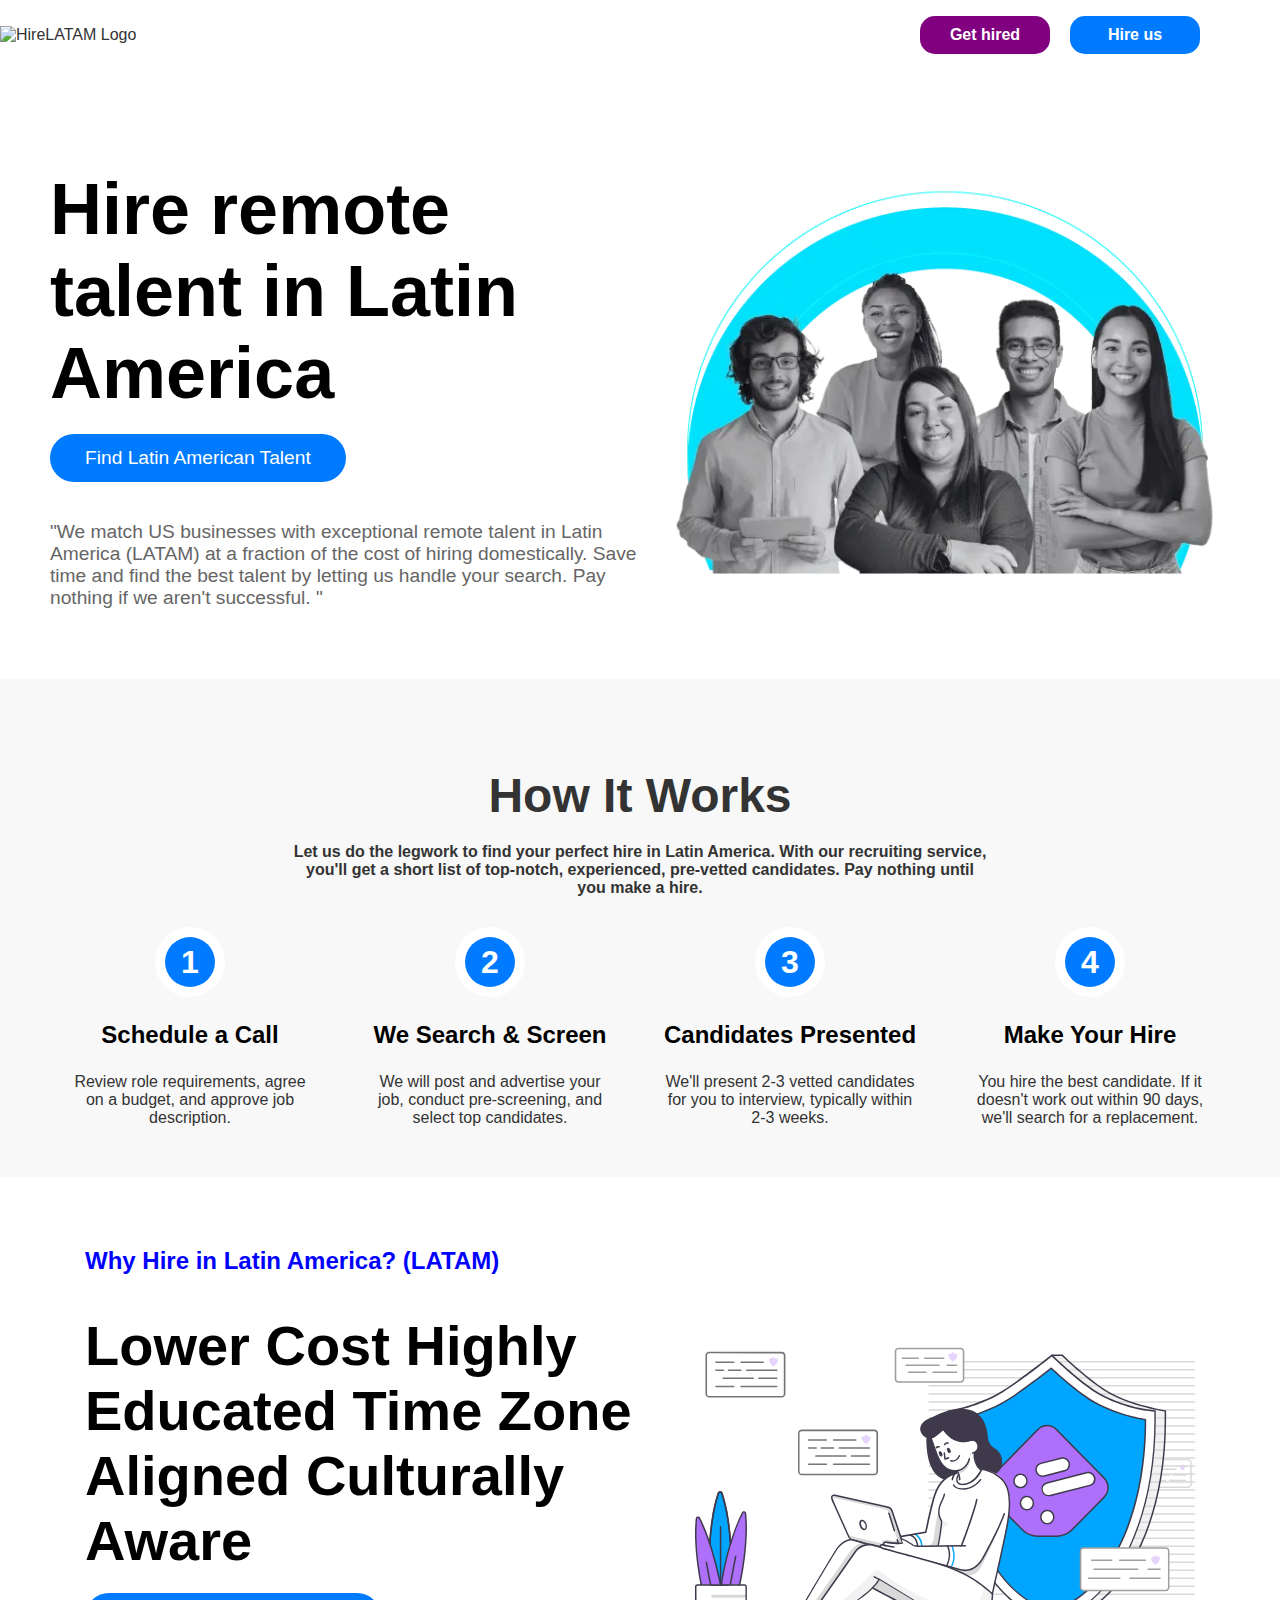
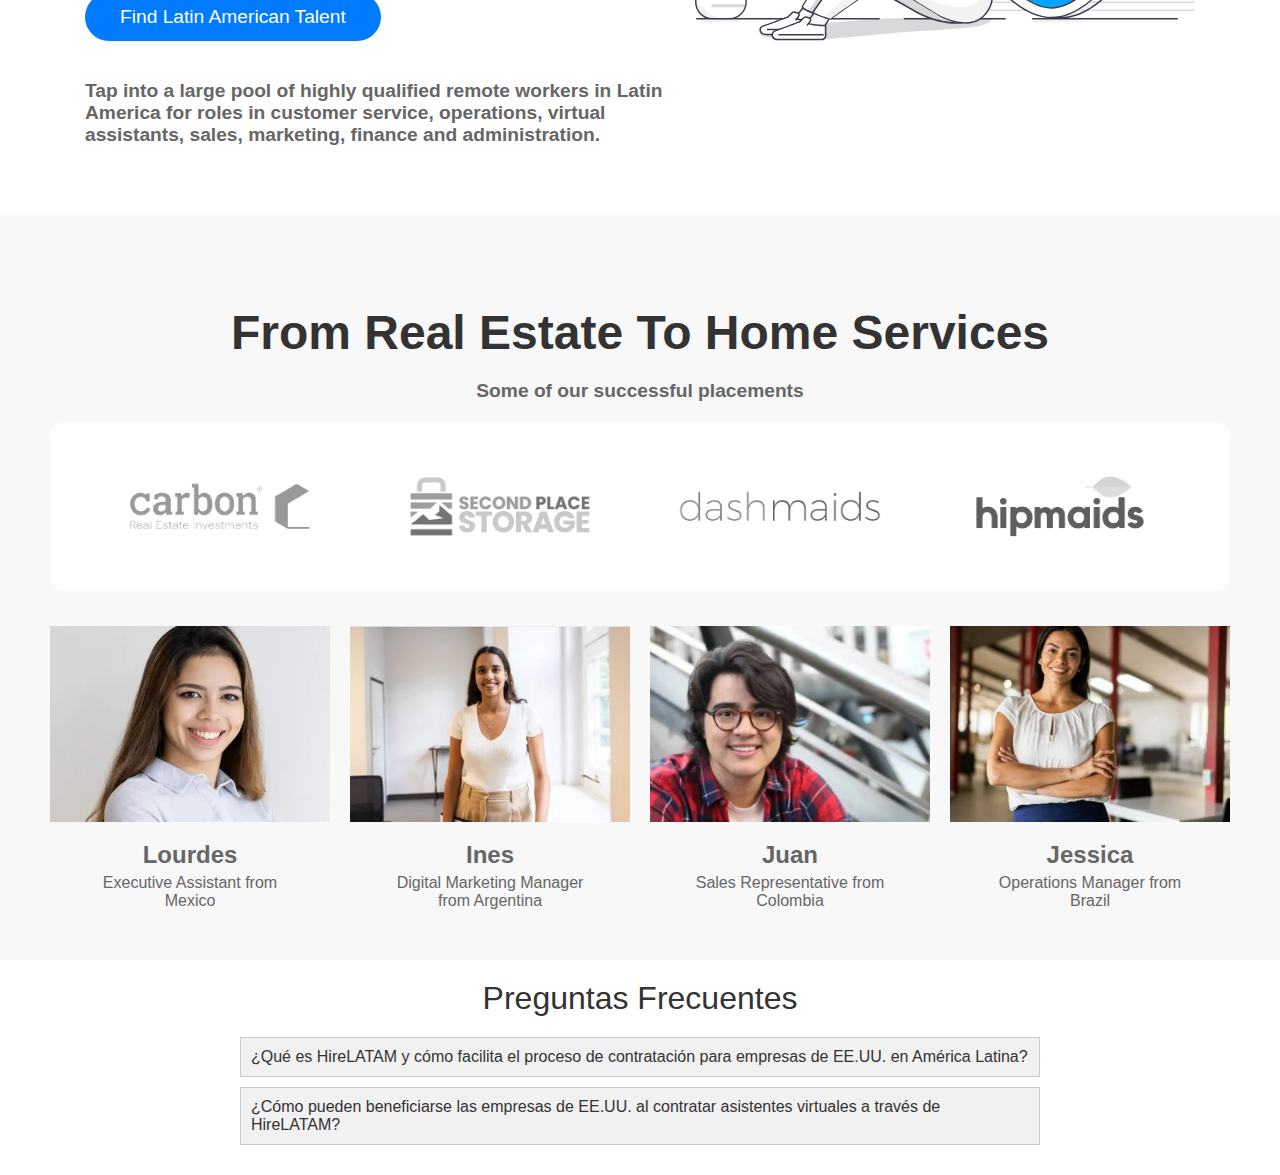
==== Paginas/index.html @ 13c9ad2a "Avance martes 2/7/24" ====
<!DOCTYPE html>
<html lang="en">
<head>
    <meta charset="UTF-8">
    <meta name="viewport" content="width=device-width, initial-scale=1.0">
    <title>Hire LATAM</title>
    <link rel="stylesheet" href="/Estilos/styles.css">
</head>
<body>
    <header>
        <nav>
            <a href="#"><img src="logo.png" alt="HireLATAM Logo"></a>
            <ul>
                <li><a href="#" class="header-buttons hired">Get hired</a></li>
                <li><a href="#" class="header-buttons hire">Hire us</a></li>
            </ul>
        </nav>
    </header>

    <section class="hero">
        <div class="hero-content">
            <h1>Hire remote
                talent in Latin
                America</h1>
            <button>Find Latin American Talent</button>
            <p>"We match US businesses with exceptional remote talent in Latin America (LATAM) at a fraction of the 
                cost of hiring domestically. Save time and find the best talent by letting us handle your search. Pay
                nothing if we aren't successful. "</p>
        </div>
        <div class="hero-image">
            <img src="/Paginas/img/team.png" alt="Team">
        </div>
    </section>

    <section class="how-it-works">
        <h2>How It Works</h2>
        <p class="hw-text">Let us do the legwork to find your perfect hire in Latin America. With our recruiting service, you'll get a short list of top-notch, experienced, pre-vetted candidates. Pay nothing until you make a hire.</p>
        <div class="steps">
            <div class="step">
                <div class="border">
                    <h3>1</h3>
                </div>
                <p class="title">Schedule a Call</p>
                <p class="text">Review role requirements, agree on a budget, and approve job description.</p>
            </div>
            <div class="step">
                <div class="border">
                    <h3>2</h3>
                </div>
                <p class="title">We Search & Screen</p>
                <p class="text">We will post and advertise your job, conduct pre-screening, and select top candidates.</p>
            </div>
            <div class="step">
                <div class="border">
                    <h3>3</h3>
                </div>
                <p class="title">Candidates Presented</p>
                <p class="text">We'll present 2-3 vetted candidates for you to interview, typically within 2-3 weeks.</p>
            </div>
            <div class="step">
                <div class="border">
                    <h3>4</h3>
                </div>
                <p class="title">Make Your Hire</p>
                <p class="text">You hire the best candidate. If it doesn't work out within 90 days, we'll search for a replacement.</p>
            </div>
        </div>
    </section>

    
    <section class="hero2">  
            <div class="hero2-content">
                <h2>Why Hire in Latin America? (LATAM)</h2>
                <h1>Lower Cost Highly 
                    Educated Time Zone 
                    Aligned Culturally 
                    Aware</h1>
                <button>Find Latin American Talent</button>
                <p class="letrN">Tap into a large pool of highly qualified remote workers in Latin America for roles in 
                    customer service, operations, virtual assistants, sales, marketing, finance and 
                    administration.</p>
            </div>
            <div class="hero2-image">
                <img src="/Paginas/img/whereis.svg  " alt="Team">
            </div>
        </section>
    </section>




    <section class="successful-placements">
        <h2>From Real Estate To Home Services</h2>
        <p class="letrN">Some of our successful placements</p>

        <div class="companies">
            <img class="companiesIMG" src="/Paginas/img/Carbon.png" alt="Carbon">
            <img class="companiesIMG" src="/Paginas/img/Second-Place-Storage.webp" alt="Second Place Storage">
            <img class="companiesIMG" src="/Paginas/img/Dashmaids.png" alt="Dashmaids">
            <img class="companiesIMG" src="/Paginas/img/Hipmaids.jpg" alt="Hipmaids">
        </div>

        <div class="employees">
            <div class="employee">
                <img src="/Paginas/img/Lourdes.jpg" alt="Lourdes">
                <p class="letrN">Lourdes</p>
                <p class="textEmployees">Executive Assistant from Mexico</p>
            </div>
            <div class="employee">
                <img src="/Paginas/img/Ines.jpg" alt="Ines">
                <p class="letrN">Ines</p>
                <p class="textEmployees">Digital Marketing Manager from Argentina</p>
            </div>
            <div class="employee">
                <img src="/Paginas/img/Juan-JPG-2-1.jpg" alt="Juan">
                <p class="letrN">Juan</p>
                <p class="textEmployees">Sales Representative from Colombia</p>
            </div>
            <div class="employee">
                <img src="/Paginas/img/Jessica.jpg" alt="Jessica">
                <p class="letrN">Jessica</p>
                <p class="textEmployees">Operations Manager from Brazil</p>
            </div>
        </div>
    </section>

    <div class="faq-section">
        <div class="faq-title">Preguntas Frecuentes</div>
        <div class="faq-item">
            <div class="faq-question">¿Qué es HireLATAM y cómo facilita el proceso de contratación para empresas de EE.UU. en América Latina?</div>
            <div class="faq-answer">HireLATAM es una plataforma especializada que conecta a empresas de EE.UU. con talento remoto de primer nivel en América Latina (LATAM). Aprovechando nuestra extensa red, agilizamos el proceso de contratación, asegurando el acceso a una diversa gama de profesionales capacitados en roles como Asistentes Virtuales, Marketing, Finanzas, y más.</div>
        </div>
        <div class="faq-item">
            <div class="faq-question">¿Cómo pueden beneficiarse las empresas de EE.UU. al contratar asistentes virtuales a través de HireLATAM?</div>
            <div class="faq-answer">Las empresas de EE.UU. pueden beneficiarse de asistentes virtuales al reducir costos operativos, aumentar la eficiencia, y acceder a una reserva global de talentos especializados que pueden trabajar en diferentes zonas horarias.</div>
        </div>
        <!-- Agrega más preguntas y respuestas aquí -->
    </div>

    <script src="../js/index.js"></script>
</body>
</html>
---- Estilos/styles.css ----
/* General styles */
body {
    font-family: Arial, sans-serif;
    margin: 0;
    padding: 0;
    box-sizing: border-box;
    color: #333;
}

a {
    text-decoration: none;
    color: #333;
}
/*******************HEADER***************************/
header {
    background-color: #fff;
    padding: 0px;
    box-shadow: 0 4px 6px rgba(0, 0, 0, 0.1);
}

nav {
    display: flex;
    justify-content: space-between;
    align-items: center;
}

nav ul {
    list-style-type: none;
    display: flex;
    gap: 20px;
}

nav ul li a {
    font-weight: bold;
}
.header-buttons{
    text-align: center;
    display: flex;
    padding: 10px 20px;
    width: 90px;
    text-wrap: wrap;
    border-radius: 15px;
    align-items: center;
    justify-content: center;
    color: white;
}
.hired
{
    background-color: purple;
}
.hire
{
    background-color: #007bff;
    margin-right: 80px;
}
/*****************END HEADER*********************/

/*****************HERO SECTION*******************/
.hero {
    display: flex;
    align-items: center;
    justify-content: center;
    text-align: left;
    padding: 50px;
    background-color: white;
}

.hero-content {
    max-width: 50%;
    padding-right: 20px;
}

.hero h1 {
    font-size: 4.5em;
    margin-bottom: 20px;
    color: black;
}

.hero button {
    padding: 13px 35px;
    font-size: 1.2em;
    align-content: center;
    margin-bottom: 20px;
    background-color: #007bff;
    color: #fff;
    border: none;
    cursor: pointer;
    border-radius: 25px;
}

.hero button:hover {
    background-color: #0056b3;
}
.hero p {
    font-size: 1.2em;
    color: #666;

}

.hero-image img {
    max-width: 100%;
    height: auto;
}
/******************END HERO SECTION***********************/

/******************SECTION HOW IT WORKS*******************/
.how-it-works {
    text-align: center;
    padding: 50px;
    background-color:   #f8f8f8;
}
.how-it-works h2 {
    font-size: 3em;
    font-weight: 900;
    margin-bottom: 20px;
}
.how-it-works .hw-text
{
    display: flex;
    align-items: center;
    margin: auto;
    justify-content: center;
    width: 700px;
    font-weight: 600;
    margin-bottom: 30px;
}
.steps {
    display: flex;
    justify-content: space-around;
    gap: 20px;
    flex-wrap: wrap;
}

.step {
    flex: 1;
    min-width: 200px;
    margin: auto;
}

.step h3 {
    font-size: 2em;
    background-color: #007bff;
    margin: 10px 0;
    width: 50px;
    height: 50px;
    display: flex;
    color: white;
    align-items: center;
    justify-content: center;
    margin: auto;
    border-radius: 50%;
}
.step .border
{
    background-color: white;
    width: 70px;
    height: 70px;
    margin: auto;
    display: flex;
    border-radius: 50%;
}
.step .title{
    font-size: 1.5em;
    color: black;
    font-weight: 600;
}
.step .text
{
    width: 250px;
    margin: auto;
}
/*****************END HOW IT WORKS********************/

/******************Hero 2 SECTION*********************/
.why-hire {
    text-align: center;
    padding: 50px;
    background-color: #f8f8f8;
}

.why-hire h2 {
    font-size: 2em;
    margin-bottom: 20px;
}

.why-hire p {
    font-size: 1.2em;
    color: #666;
    margin-bottom: 10px;
}
/********************END HERO 2*********************/

/***************SUCESFUL PLACEMENTS*****************/
.successful-placements {
    text-align: center;
    padding: 50px;
    background-color: #f8f8f8;
}

.successful-placements h2 {
    font-size: 3em;
    font-weight: 700;
    margin-bottom: 20px;
}

.successful-placements p {
    font-size: 1.2em;
    color: #666;
    margin-bottom: 20px;
}

.companies {
    display: flex;
    justify-content: space-around;
    gap: 20px;
    flex-wrap: wrap;
    margin-bottom: 20px;
    background-color: #FFF;
    padding: 40px;
    border-radius: 15px;
    margin-bottom: 35px;
}

.companies .companiesIMG {
    max-width: 220px;
    height: auto;
}

.employees {
    display: flex;
    justify-content: space-around;
    gap: 20px;
    flex-wrap: wrap;
}
.employees .letrN
{
    font-size: 1.5em;
    font-weight: 600;
}
.employees .textEmployees{
    font-size: 1em;
    width: 200px;
    margin: auto;
}

.employee {
    flex: 1;
    min-width: 200px;
    text-align: center;
}

.employee img {
    max-width: 100%;
    height: auto;
    margin-bottom: 10px;
}

.employee p {
    margin: 5px 0;
}
.letrN{
    font-weight: bold;
}
/*****************HERO2 SECTION*******************/
.hero2 {
    display: flex;
    align-items: center;
    justify-content: center;
    text-align: left;
    padding: 50px;
    background-color: white;
}

.hero2-content {
    max-width: 50%;
    padding-right: 20px;
}

.hero2 h1 {
    font-size: 3.5em;
    margin-bottom: 20px;
    color: black;
}
.hero2 h2 {
    font-size: 1.5em;
    margin-bottom: 20px;
    color: blue;
}

.hero2 button {
    padding: 13px 35px;
    font-size: 1.2em;
    align-content: center;
    margin-bottom: 20px;
    background-color: #007bff;
    color: #fff;
    border: none;
    cursor: pointer;
    border-radius: 25px;
}

.hero2 button:hover {
    background-color: #0056b3;
}
.hero2 p {
    font-size: 1.2em;
    color: #666;

}

.hero2-image img {
    width: 500px;
    height:520px;   
}
/******************END HERO2 SECTION***********************/

/*****************FAQ QUESTIONS****************************/
.faq-section {
    max-width: 800px;
    margin: auto;
    padding: 20px;
}

.faq-title {
    font-size: 2em;
    text-align: center;
    margin-bottom: 20px;
}

.faq-item {
    margin-bottom: 10px;
}

.faq-question {
    background-color: #f1f1f1;
    padding: 10px;
    cursor: pointer;
    border: 1px solid #ccc;
}

.faq-answer {
    display: none;
    padding: 10px;
    border: 1px solid #ccc;
    border-top: none;
}

/**********************END FAQ QUESTIONS***********************/
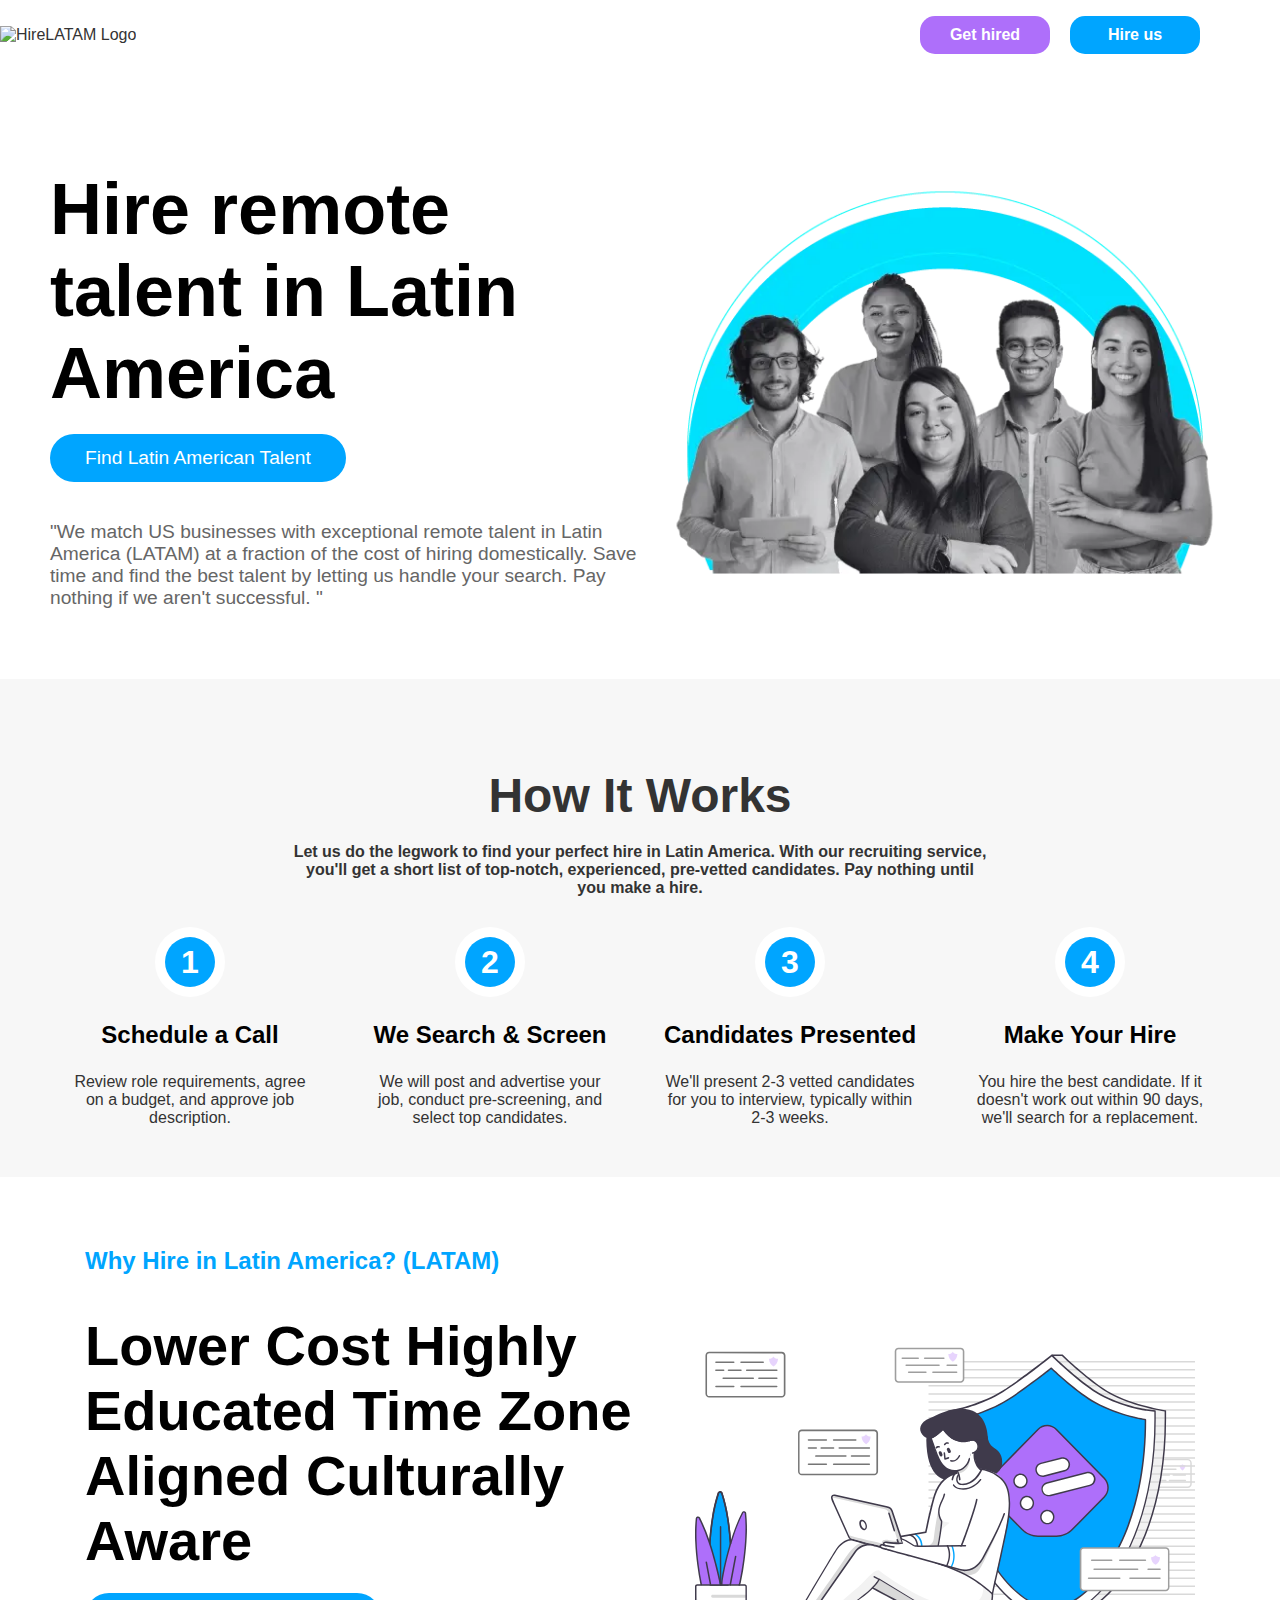
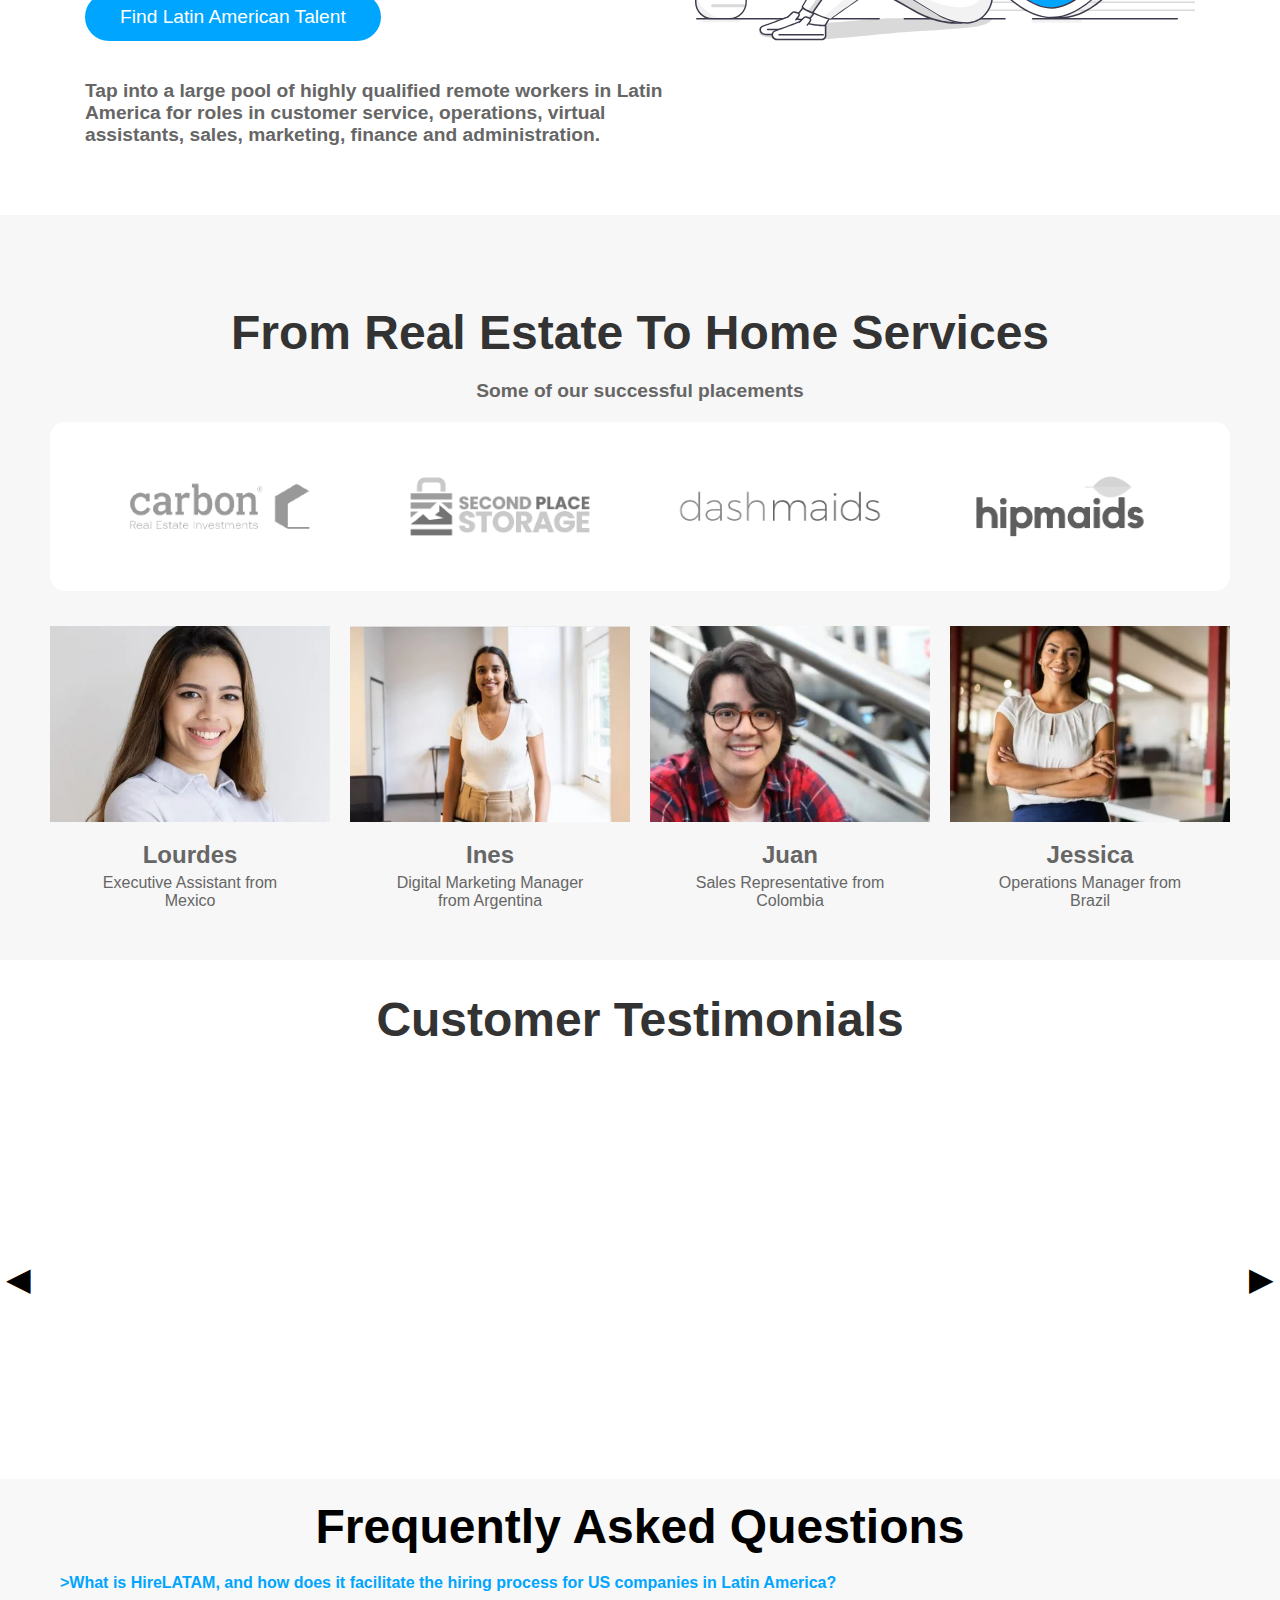
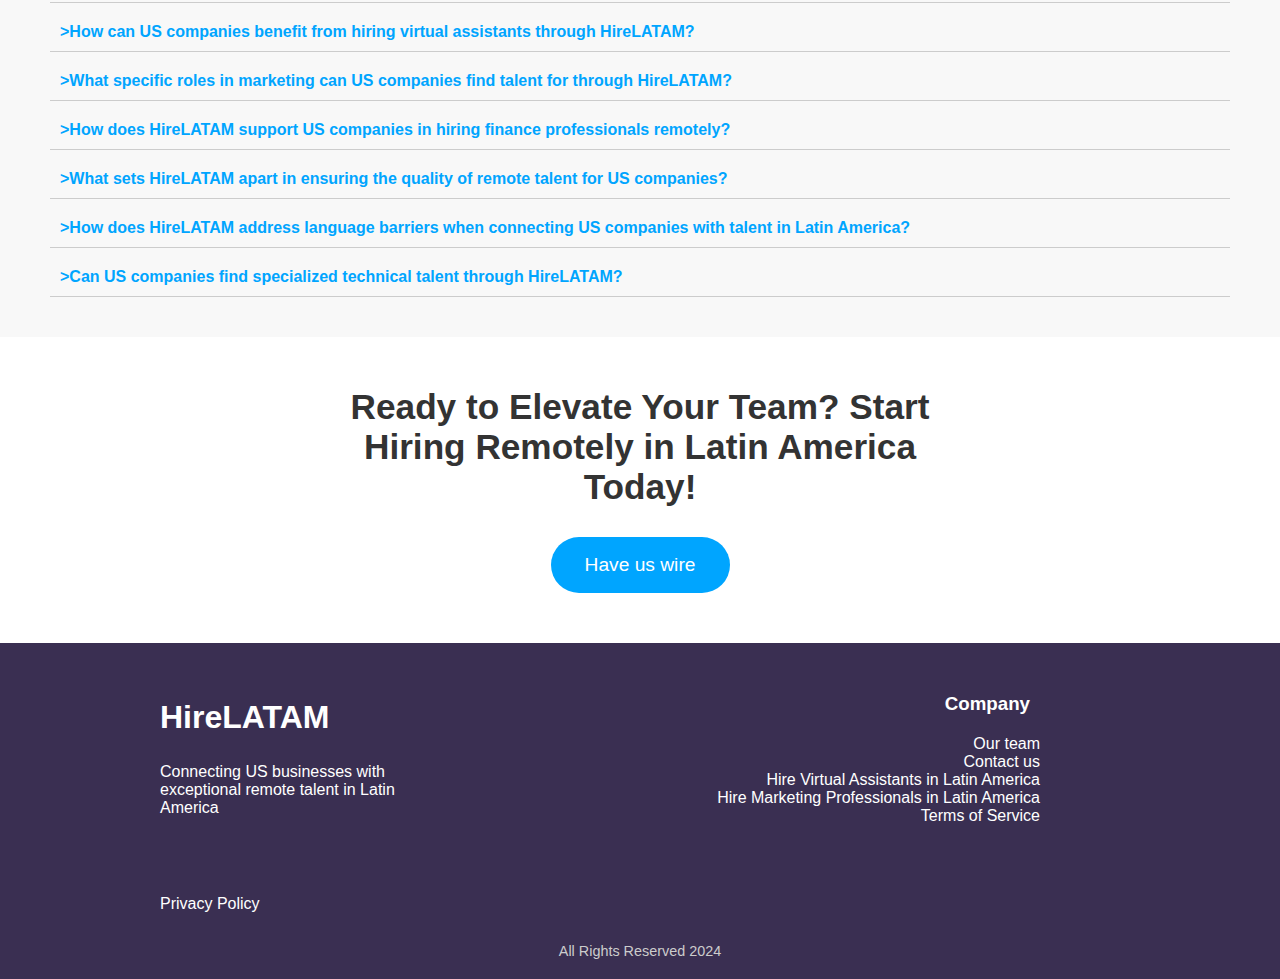
==== commit 27db1a5a: "Avance Miercoles 3/7/24" ====
--- a/Paginas/index.html
+++ b/Paginas/index.html
@@ -90,7 +90,7 @@
 
 
     <section class="successful-placements">
-        <h2>From Real Estate To Home Services</h2>
+        <h2 class="letrN">From Real Estate To Home Services</h2>
         <p class="letrN">Some of our successful placements</p>
 
         <div class="companies">
@@ -124,19 +124,179 @@
         </div>
     </section>
 
+    <section>
+        <h1 class="sliderr letrN">Customer Testimonials</h1>
+        <div class="slider">
+            <div class="arrows">
+                <button class="arrow" id="prev">◀</button>
+                <button class="arrow" id="next">▶</button>
+            </div>
+            <div class="slides">
+                <div class="slide">
+                    <blockquote class="twitter-tweet" data-dnt="true" data-theme="light" data-conversation="none">
+                        <p lang="en" dir="ltr">
+                            I am pleased to announce the hire of an international team member who will be eventually running post-approval operations at 
+                            <a href="https://twitter.com/PIONEERCAPADV?ref_src=twsrc%5Etfw">@PIONEERCAPADV</a> 
+                            <br><br>This is part of a longer-term plan to remove myself from day to day operations to be more strategically involved
+                            <br><br>There are two specific…
+                        </p>
+                        &mdash; Matthias Smith, CEO - Pioneer Capital Advisory LLC 
+                        <a href="https://twitter.com/SBA_Matthias/status/1792950408551223794?ref_src=twsrc%5Etfw">May 21, 2024</a>
+                    </blockquote>
+                </div>
+                <div class="slide">
+                    <blockquote class="twitter-tweet" data-dnt="true" data-theme="light" data-conversation="none">
+                        <p lang="en" dir="ltr">
+                            I am pleased to announce the hire of an international team member who will be eventually running post-approval operations at 
+                            <a href="https://twitter.com/PIONEERCAPADV?ref_src=twsrc%5Etfw">@PIONEERCAPADV</a> 
+                            <br><br>This is part of a longer-term plan to remove myself from day to day operations to be more strategically involved
+                            <br><br>There are two specific…
+                        </p>
+                        &mdash; Matthias Smith, CEO - Pioneer Capital Advisory LLC 
+                        <a href="https://twitter.com/SBA_Matthias/status/1792950408551223794?ref_src=twsrc%5Etfw">May 21, 2024</a>
+                    </blockquote>
+                </div>
+                <div class="slide">
+                    <blockquote class="twitter-tweet" data-dnt="true" data-theme="light" data-conversation="none">
+                        <p lang="en" dir="ltr">
+                            I am pleased to announce the hire of an international team member who will be eventually running post-approval operations at 
+                            <a href="https://twitter.com/PIONEERCAPADV?ref_src=twsrc%5Etfw">@PIONEERCAPADV</a> 
+                            <br><br>This is part of a longer-term plan to remove myself from day to day operations to be more strategically involved
+                            <br><br>There are two specific…
+                        </p>
+                        &mdash; Matthias Smith, CEO - Pioneer Capital Advisory LLC 
+                        <a href="https://twitter.com/SBA_Matthias/status/1792950408551223794?ref_src=twsrc%5Etfw">May 21, 2024</a>
+                    </blockquote>
+                </div>
+                <div class="slide">
+                    <blockquote class="twitter-tweet" data-dnt="true" data-theme="light" data-conversation="none">
+                        <p lang="en" dir="ltr">
+                            I am pleased to announce the hire of an international team member who will be eventually running post-approval operations at 
+                            <a href="https://twitter.com/PIONEERCAPADV?ref_src=twsrc%5Etfw">@PIONEERCAPADV</a> 
+                            <br><br>This is part of a longer-term plan to remove myself from day to day operations to be more strategically involved
+                            <br><br>There are two specific…
+                        </p>
+                        &mdash; Matthias Smith, CEO - Pioneer Capital Advisory LLC 
+                        <a href="https://twitter.com/SBA_Matthias/status/1792950408551223794?ref_src=twsrc%5Etfw">May 21, 2024</a>
+                    </blockquote>
+                </div>
+                <div class="slide">
+                    <blockquote class="twitter-tweet" data-dnt="true" data-theme="light" data-conversation="none">
+                        <p lang="en" dir="ltr">
+                            I am pleased to announce the hire of an international team member who will be eventually running post-approval operations at 
+                            <a href="https://twitter.com/PIONEERCAPADV?ref_src=twsrc%5Etfw">@PIONEERCAPADV</a> 
+                            <br><br>This is part of a longer-term plan to remove myself from day to day operations to be more strategically involved
+                            <br><br>There are two specific…
+                        </p>
+                        &mdash; Matthias Smith, CEO - Pioneer Capital Advisory LLC 
+                        <a href="https://twitter.com/SBA_Matthias/status/1792950408551223794?ref_src=twsrc%5Etfw">May 21, 2024</a>
+                    </blockquote>
+                </div>
+            </div>
+        </div>        
+
+    </section>
+
     <div class="faq-section">
-        <div class="faq-title">Preguntas Frecuentes</div>
-        <div class="faq-item">
-            <div class="faq-question">¿Qué es HireLATAM y cómo facilita el proceso de contratación para empresas de EE.UU. en América Latina?</div>
-            <div class="faq-answer">HireLATAM es una plataforma especializada que conecta a empresas de EE.UU. con talento remoto de primer nivel en América Latina (LATAM). Aprovechando nuestra extensa red, agilizamos el proceso de contratación, asegurando el acceso a una diversa gama de profesionales capacitados en roles como Asistentes Virtuales, Marketing, Finanzas, y más.</div>
-        </div>
-        <div class="faq-item">
-            <div class="faq-question">¿Cómo pueden beneficiarse las empresas de EE.UU. al contratar asistentes virtuales a través de HireLATAM?</div>
-            <div class="faq-answer">Las empresas de EE.UU. pueden beneficiarse de asistentes virtuales al reducir costos operativos, aumentar la eficiencia, y acceder a una reserva global de talentos especializados que pueden trabajar en diferentes zonas horarias.</div>
-        </div>
-        <!-- Agrega más preguntas y respuestas aquí -->
+        <div class="faq-title">Frequently Asked Questions</div>
+        <div class="faq-item">
+            <div class="faq-question">>What is HireLATAM, and how does it facilitate the hiring process for US companies in Latin America?</div>
+            <div class="faq-answer">HireLATAM is a specialized platform connecting US companies with top-tier remote talent in Latin America (LATAM). By leveraging our extensive network, we streamline the hiring process, ensuring access to a diverse pool of skilled professionals across various roles, including Virtual Assistants, Marketing, Finance, and more.</div>
+        </div>
+        <div class="faq-item">
+            <div class="faq-question">>How can US companies benefit from hiring virtual assistants through HireLATAM?</div>
+            <div class="faq-answer">Hiring virtual assistants through HireLATAM provides US companies with cost-effective and efficient solutions. Our platform ensures access to a highly qualified pool of bilingual virtual assistants who can handle administrative tasks, customer support, and more, contributing to increased productivity and scalability.</div>
+        </div>
+        <div class="faq-item">
+            <div class="faq-question">>What specific roles in marketing can US companies find talent for through HireLATAM?</div>
+            <div class="faq-answer">US companies can tap into our talent pool for marketing roles such as digital marketing specialists, content creators, and social media managers. HireLATAM facilitates the hiring process by connecting companies with marketing professionals who possess both local market insights and a global perspective, ensuring effective and culturally relevant campaigns.</div>
+        </div>
+        <div class="faq-item">
+            <div class="faq-question">>How does HireLATAM support US companies in hiring finance professionals remotely?</div>
+            <div class="faq-answer">HireLATAM streamlines the hiring of finance professionals by offering access to skilled individuals proficient in financial analysis, accounting, and strategic financial planning. US companies benefit from cost efficiencies while ensuring compliance with local regulations, thanks to our platform’s understanding of the Latin American business landscape.</div>
+        </div>
+        <div class="faq-item">
+            <div class="faq-question">>What sets HireLATAM apart in ensuring the quality of remote talent for US companies?</div>
+            <div class="faq-answer">HireLATAM prioritizes quality by implementing a rigorous vetting process, assessing candidates’ skills, experience, and cultural fit. Our platform ensures that US companies receive applications only from the most qualified candidates, facilitating a seamless hiring experience and fostering long-term, successful collaborations.</div>
+        </div>
+        <div class="faq-item">
+            <div class="faq-question">>How does HireLATAM address language barriers when connecting US companies with talent in Latin America?</div>
+            <div class="faq-answer">HireLATAM focuses on bilingual professionals, ensuring effective communication between US companies and their remote teams in Latin America. This commitment to language proficiency helps overcome potential barriers, fostering clear and concise collaboration in roles ranging from customer support to executive leadership.</div>
+        </div>
+        <div class="faq-item">
+            <div class="faq-question">>Can US companies find specialized technical talent through HireLATAM?</div>
+            <div class="faq-answer">Absolutely. HireLATAM specializes in connecting US companies with top-tier technical talent, including software developers, IT specialists, and data analysts. This enables companies to build agile and skilled remote teams, accelerating their technological advancements while enjoying the benefits of Latin American expertise.</div>
+        </div>
     </div>
 
+    <section class="ready-to-elevate">
+        <div class="container">
+            <h2>Ready to Elevate Your Team? Start Hiring Remotely in Latin America Today!</h2>
+        </div>
+        <a href="#">Have us wire</a>
+    </section>
+
+    <footer class="footer">
+        <div class="content">
+            <div class="left">
+                <h2>HireLATAM</h2>
+                <p>Connecting US businesses with exceptional remote talent in Latin America</p>
+                <div class="social-icons">
+                    <a href="#"><i class="fab fa-linkedin"></i></a>
+                    <a href="#"><i class="fab fa-facebook"></i> </a>
+                    <a href="#"><i class="fab fa-twitter"></i> </a>
+                    <a href="#"><i class="fab fa-youtube"></i> </a>
+                    <a href="#"><i class="fab fa-instagram"></i> </a>
+                    <a href="#"><i class="fab fa-tiktok"></i> </a>
+                </div>
+                <a href="#">Privacy Policy</a>
+            </div>
+            <div class="right">
+                <h3>Company</h3>
+                <a href="#">Our team</a><br>
+                <a href="#">Contact us</a><br>
+                <a href="#">Hire Virtual Assistants in Latin America</a><br>
+                <a href="#">Hire Marketing Professionals in Latin America</a><br>
+                <a href="#">Terms of Service</a>
+            </div>
+        </div>
+        <div class="copyright">
+            All Rights Reserved 2024
+        </div>
+    </footer>
+
+    
     <script src="../js/index.js"></script>
+
+
+    <script>
+       document.addEventListener('DOMContentLoaded', function() {
+            const prevBtn = document.getElementById('prev');
+            const nextBtn = document.getElementById('next');
+            const slides = document.querySelector('.slides');
+            const slideItems = document.querySelectorAll('.slide');
+            const slideWidth = slideItems[0].offsetWidth;
+            let currentIndex = 0;
+
+            function goToSlide(index) {
+                if (index < 0 || index >= slideItems.length) return;
+
+                slides.style.transform = `translateX(-${index * slideWidth}px)`;
+                currentIndex = index;
+            }
+
+            prevBtn.addEventListener('click', function() {
+                goToSlide(currentIndex - 1);
+            });
+
+            nextBtn.addEventListener('click', function() {
+                goToSlide(currentIndex + 1);
+            });
+        });
+
+    </script>
+    
+    <script async src="https://platform.twitter.com/widgets.js" charset="utf-8"></script>
+    
 </body>
 </html>
--- a/Estilos/styles.css
+++ b/Estilos/styles.css
@@ -46,11 +46,11 @@
 }
 .hired
 {
-    background-color: purple;
+    background-color: #ae6ffa;
 }
 .hire
 {
-    background-color: #007bff;
+    background-color: #00a5ff;
     margin-right: 80px;
 }
 /*****************END HEADER*********************/
@@ -81,7 +81,7 @@
     font-size: 1.2em;
     align-content: center;
     margin-bottom: 20px;
-    background-color: #007bff;
+    background-color: #00a5ff;
     color: #fff;
     border: none;
     cursor: pointer;
@@ -107,7 +107,7 @@
 .how-it-works {
     text-align: center;
     padding: 50px;
-    background-color:   #f8f8f8;
+    background-color:   #f7f7f7;
 }
 .how-it-works h2 {
     font-size: 3em;
@@ -139,7 +139,7 @@
 
 .step h3 {
     font-size: 2em;
-    background-color: #007bff;
+    background-color: #00a5ff;
     margin: 10px 0;
     width: 50px;
     height: 50px;
@@ -194,7 +194,7 @@
 .successful-placements {
     text-align: center;
     padding: 50px;
-    background-color: #f8f8f8;
+    background-color: #f7f7f7;
 }
 
 .successful-placements h2 {
@@ -284,7 +284,7 @@
 .hero2 h2 {
     font-size: 1.5em;
     margin-bottom: 20px;
-    color: blue;
+    color: #00a5ff;
 }
 
 .hero2 button {
@@ -292,7 +292,7 @@
     font-size: 1.2em;
     align-content: center;
     margin-bottom: 20px;
-    background-color: #007bff;
+    background-color: #00a5ff;
     color: #fff;
     border: none;
     cursor: pointer;
@@ -300,7 +300,7 @@
 }
 
 .hero2 button:hover {
-    background-color: #0056b3;
+    background-color: #00a5ff;
 }
 .hero2 p {
     font-size: 1.2em;
@@ -314,35 +314,195 @@
 }
 /******************END HERO2 SECTION***********************/
 
+/******************SLIDER***********************/
+.sliderr{
+    text-align: center;
+    font-size: 3em;
+}
+.slider {
+    display: flex;
+    overflow: hidden;
+    width: 100%;
+    position: relative; 
+    
+}
+.slides {
+    display: flex;
+    transition: transform 0.5s ease;
+}
+.slide {
+    
+    box-sizing: border-box;
+    width: 600px;
+    height: 400px;
+}
+.arrows {
+    position: absolute;
+    top: 50%;
+    transform: translateY(-50%);
+    width: 100%;
+    display: flex;
+    justify-content: space-between;
+}
+
+.arrow {
+    background: transparent;
+    border: none;
+    font-size: 2rem;
+    cursor: pointer;
+    outline: none;
+}
+
+.arrow:hover {
+    color: #333;
+}
+.twitter-tweet {
+    display: none;
+}
+
+/******************END SLIDER***********************/
+
 /*****************FAQ QUESTIONS****************************/
 .faq-section {
-    max-width: 800px;
-    margin: auto;
+    margin: auto;
+    background-color: #f8f8f8;
     padding: 20px;
 }
 
 .faq-title {
-    font-size: 2em;
-    text-align: center;
+    font-size: 3em;
+    text-align: center;
+    color: #000;
+    font-weight: 700;
     margin-bottom: 20px;
 }
 
 .faq-item {
     margin-bottom: 10px;
+    
 }
 
 .faq-question {
-    background-color: #f1f1f1;
+    background-color: #f8f8f8;
     padding: 10px;
+    color: #00a5ff;
     cursor: pointer;
-    border: 1px solid #ccc;
-}
-
+    font-weight: 600;
+    font-size: 1em;
+    border-bottom: 1px solid #ccc;
+    margin:0 30px 0 30px;
+    transform: translateY(-10px); /* Desplaza ligeramente hacia arriba */
+    transition: max-height 0.3s ease-out, transform 0.3s ease-out, opacity 0.3s ease-out; 
+
+}
+.faq-question.active {
+    color: #ae6ffa;
+    transform: translateY(0); /* Vuelve a la posición original */
+    opacity: 1; /* Visible */
+}
 .faq-answer {
     display: none;
     padding: 10px;
+    max-width: 1150px;
+    margin: auto;
+    font-size: 1em;
     border: 1px solid #ccc;
-    border-top: none;
-}
-
-/**********************END FAQ QUESTIONS***********************/+    border: none;
+    margin-left: 0 30px 0 30px;
+    background-color: #f8f8f8;
+
+}
+
+/**********************END FAQ QUESTIONS***********************/
+
+
+/**********************READY TO ELEVATE************************/
+.ready-to-elevate{
+    text-align: center;
+    padding: 50px;
+}
+.ready-to-elevate .container h2{
+    font-size: 2.2em;
+    max-width: 600px;
+    margin: auto;
+    font-weight: 700;
+}
+.ready-to-elevate a{
+    text-align: center;
+    display: flex;
+    padding: 17px 17px;
+    font-size: 1.2em;
+    width: 145px;
+    text-wrap: wrap;
+    border-radius: 35px;
+    align-items: center;
+    justify-content: center;
+    color: white;
+    background-color: #00a5ff;
+    margin: auto;
+    margin-top: 30px;
+}
+/*****************END READY TO ELEVATE*********************/
+
+/************************FOOTER****************************/
+.footer {
+    background-color: #3a2f52;
+    color: #ffffff;
+    padding: 20px 0;
+    text-align: center;
+}
+.footer .content {
+    display: flex;
+    justify-content: space-between;
+    max-width: 1000px;
+    margin: 0 auto;
+    padding: 0 20px;
+    flex-wrap: wrap;
+}
+.footer .left h2 {
+    font-size: 2em;
+}
+.footer .right h3 {
+    margin: 20px 10px;
+}
+.footer .left p {
+    font-size: 1em;
+    max-width: 250px;
+    font-weight: 500;
+}
+.footer .left, .footer .right {
+    flex: 1;
+    margin: 10px 20px;
+}
+.footer .left {
+    text-align: left;
+}
+.footer .right {
+    text-align: right;
+    margin: 10px 100px 10px auto;
+}
+.footer .social-icons {
+    margin: 30px 0;
+}
+.footer .social-icons a {
+    margin: 0 15px;
+    color: #ffffff;
+    text-decoration: none;
+}
+.footer .social-icons a:hover {
+    color: #ccc;
+}
+.footer a {
+    color: #ffffff;
+    text-decoration: none;
+}
+.footer a:hover {
+    text-decoration: underline;
+}
+.footer .copyright {
+    margin-top: 20px;
+    text-align: center;
+    font-size: 0.9em;
+    color: #cccccc;
+}
+/*********************END FOOTER**********************/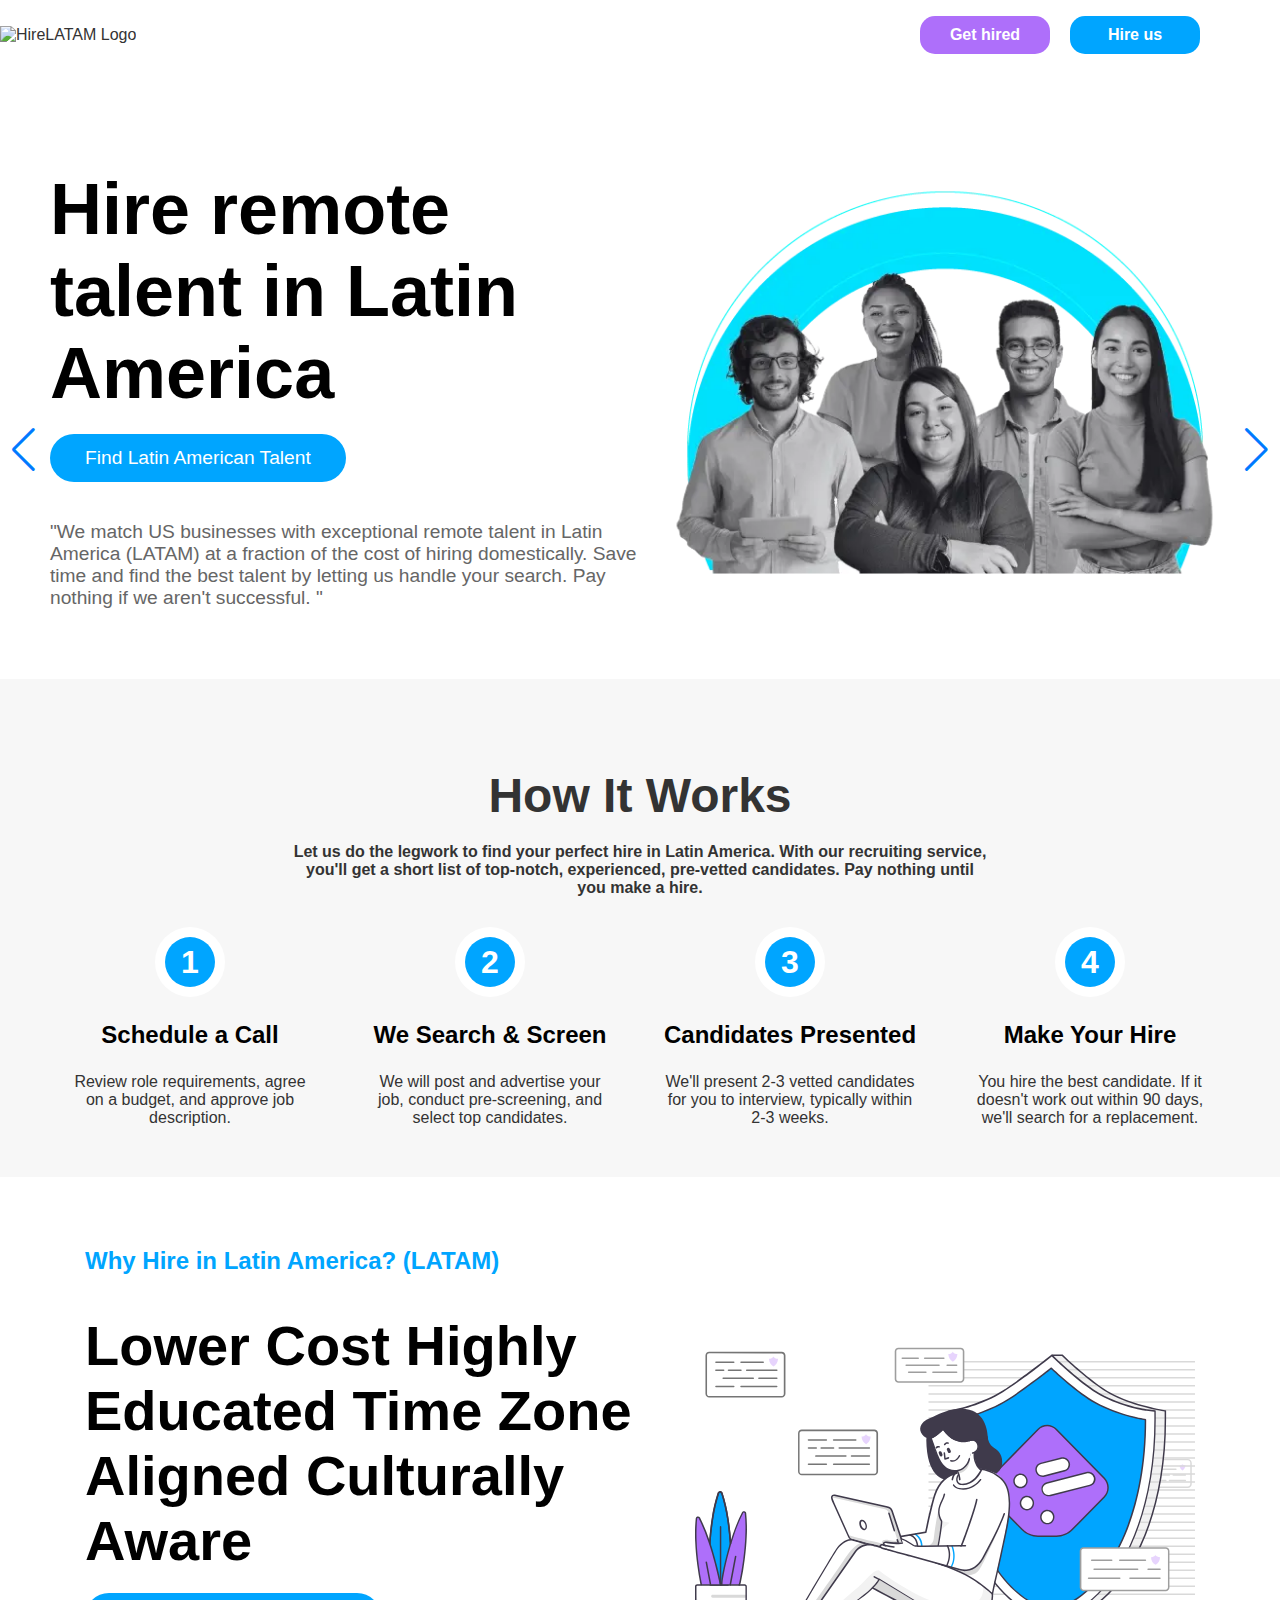
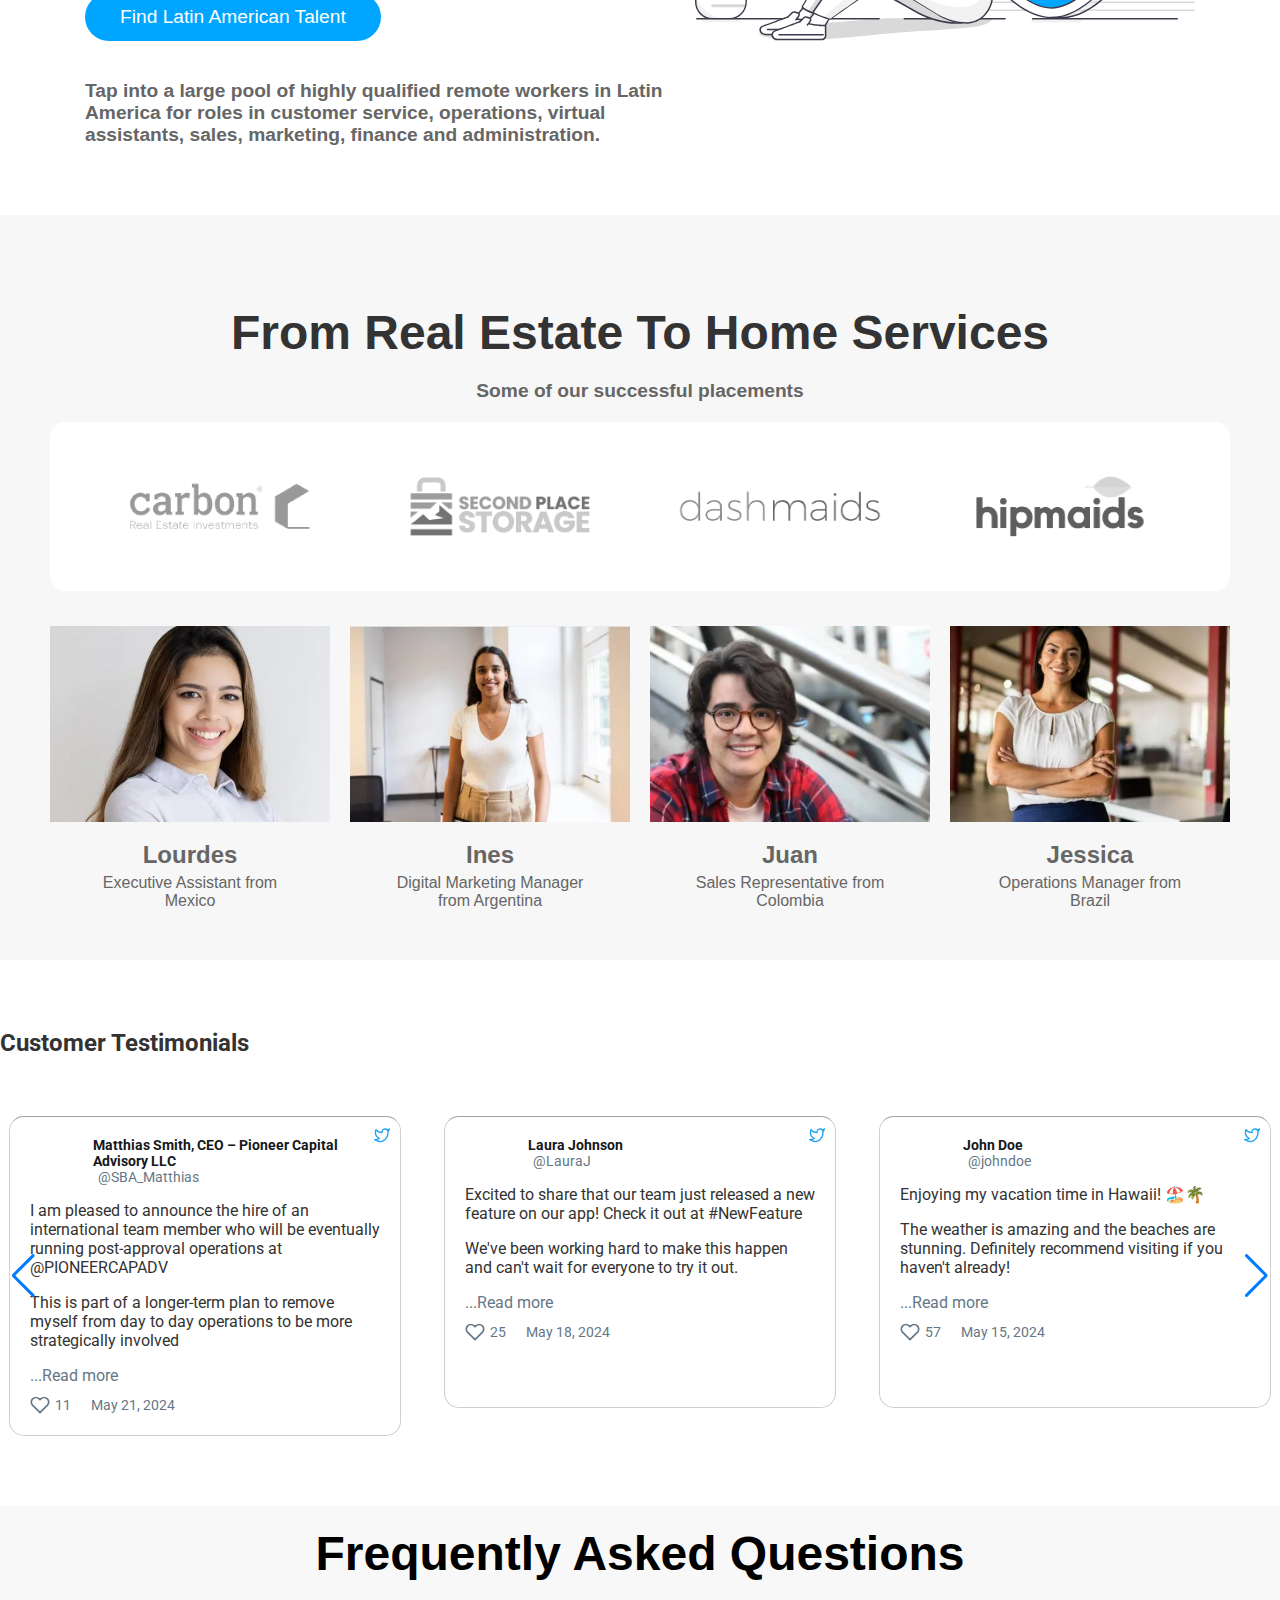
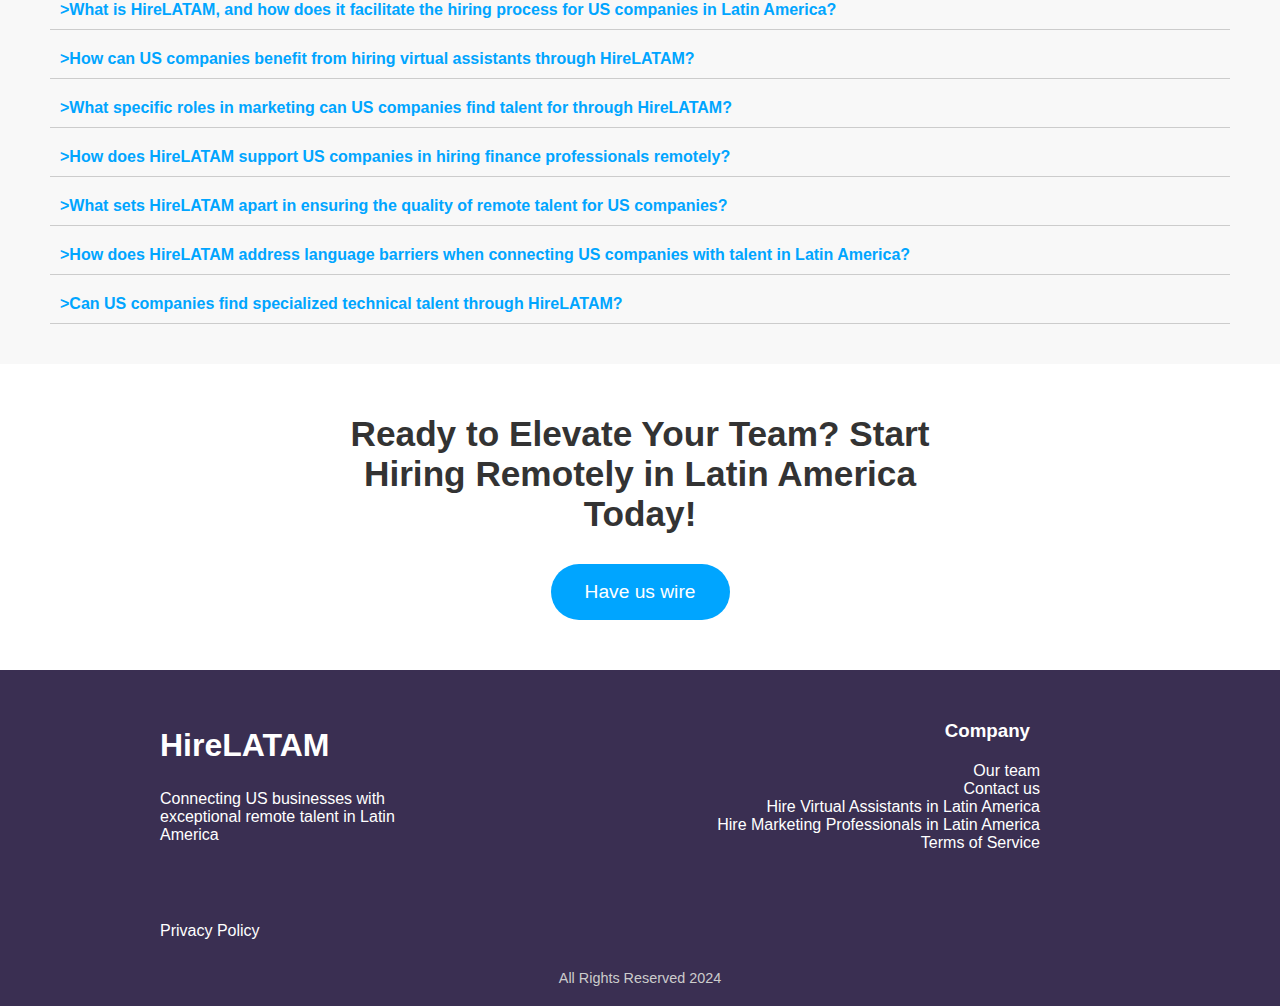
==== commit 1605b9e2: "Avance Juevez 4/7/24" ====
--- a/Paginas/index.html
+++ b/Paginas/index.html
@@ -5,6 +5,12 @@
     <meta name="viewport" content="width=device-width, initial-scale=1.0">
     <title>Hire LATAM</title>
     <link rel="stylesheet" href="/Estilos/styles.css">
+    <link href="https://fonts.googleapis.com/css?family=Asap" rel="stylesheet">
+    <link href="https://fonts.googleapis.com/css?family=Roboto" rel="stylesheet">
+    <link rel="stylesheet" href="https://unpkg.com/swiper/swiper-bundle.min.css">
+    
+    
+    
 </head>
 <body>
     <header>
@@ -124,77 +130,134 @@
         </div>
     </section>
 
-    <section>
-        <h1 class="sliderr letrN">Customer Testimonials</h1>
-        <div class="slider">
-            <div class="arrows">
-                <button class="arrow" id="prev">◀</button>
-                <button class="arrow" id="next">▶</button>
-            </div>
-            <div class="slides">
-                <div class="slide">
-                    <blockquote class="twitter-tweet" data-dnt="true" data-theme="light" data-conversation="none">
-                        <p lang="en" dir="ltr">
-                            I am pleased to announce the hire of an international team member who will be eventually running post-approval operations at 
-                            <a href="https://twitter.com/PIONEERCAPADV?ref_src=twsrc%5Etfw">@PIONEERCAPADV</a> 
-                            <br><br>This is part of a longer-term plan to remove myself from day to day operations to be more strategically involved
-                            <br><br>There are two specific…
-                        </p>
-                        &mdash; Matthias Smith, CEO - Pioneer Capital Advisory LLC 
-                        <a href="https://twitter.com/SBA_Matthias/status/1792950408551223794?ref_src=twsrc%5Etfw">May 21, 2024</a>
-                    </blockquote>
-                </div>
-                <div class="slide">
-                    <blockquote class="twitter-tweet" data-dnt="true" data-theme="light" data-conversation="none">
-                        <p lang="en" dir="ltr">
-                            I am pleased to announce the hire of an international team member who will be eventually running post-approval operations at 
-                            <a href="https://twitter.com/PIONEERCAPADV?ref_src=twsrc%5Etfw">@PIONEERCAPADV</a> 
-                            <br><br>This is part of a longer-term plan to remove myself from day to day operations to be more strategically involved
-                            <br><br>There are two specific…
-                        </p>
-                        &mdash; Matthias Smith, CEO - Pioneer Capital Advisory LLC 
-                        <a href="https://twitter.com/SBA_Matthias/status/1792950408551223794?ref_src=twsrc%5Etfw">May 21, 2024</a>
-                    </blockquote>
-                </div>
-                <div class="slide">
-                    <blockquote class="twitter-tweet" data-dnt="true" data-theme="light" data-conversation="none">
-                        <p lang="en" dir="ltr">
-                            I am pleased to announce the hire of an international team member who will be eventually running post-approval operations at 
-                            <a href="https://twitter.com/PIONEERCAPADV?ref_src=twsrc%5Etfw">@PIONEERCAPADV</a> 
-                            <br><br>This is part of a longer-term plan to remove myself from day to day operations to be more strategically involved
-                            <br><br>There are two specific…
-                        </p>
-                        &mdash; Matthias Smith, CEO - Pioneer Capital Advisory LLC 
-                        <a href="https://twitter.com/SBA_Matthias/status/1792950408551223794?ref_src=twsrc%5Etfw">May 21, 2024</a>
-                    </blockquote>
-                </div>
-                <div class="slide">
-                    <blockquote class="twitter-tweet" data-dnt="true" data-theme="light" data-conversation="none">
-                        <p lang="en" dir="ltr">
-                            I am pleased to announce the hire of an international team member who will be eventually running post-approval operations at 
-                            <a href="https://twitter.com/PIONEERCAPADV?ref_src=twsrc%5Etfw">@PIONEERCAPADV</a> 
-                            <br><br>This is part of a longer-term plan to remove myself from day to day operations to be more strategically involved
-                            <br><br>There are two specific…
-                        </p>
-                        &mdash; Matthias Smith, CEO - Pioneer Capital Advisory LLC 
-                        <a href="https://twitter.com/SBA_Matthias/status/1792950408551223794?ref_src=twsrc%5Etfw">May 21, 2024</a>
-                    </blockquote>
-                </div>
-                <div class="slide">
-                    <blockquote class="twitter-tweet" data-dnt="true" data-theme="light" data-conversation="none">
-                        <p lang="en" dir="ltr">
-                            I am pleased to announce the hire of an international team member who will be eventually running post-approval operations at 
-                            <a href="https://twitter.com/PIONEERCAPADV?ref_src=twsrc%5Etfw">@PIONEERCAPADV</a> 
-                            <br><br>This is part of a longer-term plan to remove myself from day to day operations to be more strategically involved
-                            <br><br>There are two specific…
-                        </p>
-                        &mdash; Matthias Smith, CEO - Pioneer Capital Advisory LLC 
-                        <a href="https://twitter.com/SBA_Matthias/status/1792950408551223794?ref_src=twsrc%5Etfw">May 21, 2024</a>
-                    </blockquote>
-                </div>
-            </div>
-        </div>        
-
+    <section class="sectionSlider">
+        <div class="swiper-container">
+            <h2>Customer Testimonials </h2>
+                <br>
+                
+            <div class="swiper-wrapper">
+                  <!-- Botones de navegación -->
+               <div class="swiper-button-next"></div>
+               <div class="swiper-button-prev"></div>
+
+                <div class="swiper-slide">
+                    <div class="tweet-wrap">
+                        <div class="tweet-header">
+                            <img src="https://pbs.twimg.com/profile_images/1012717264108318722/9lP-d2yM_400x400.jpg" alt="" class="avatar">
+                            <div class="tweet-header-info">
+                                Matthias Smith, CEO – Pioneer Capital Advisory LLC<br><span>@SBA_Matthias</span>
+                            </div>
+                            <svg class="twitter-icon" xmlns="http://www.w3.org/2000/svg" viewBox="0 0 24 24" fill="none" stroke="currentColor" stroke-width="2" stroke-linecap="round" stroke-linejoin="round" aria-hidden="true">
+                                <path d="M23 3a10.9 10.9 0 0 1-3.14 1.53 4.48 4.48 0 0 0-7.86 3v1A10.66 10.66 0 0 1 3 4s-4 9 5 13a11.64 11.64 0 0 1-7 2c13 8 20-3 20-11.5a4.5 4.5 0 0 0-.08-.83A7.72 7.72 0 0 0 23 3z"></path>
+                            </svg>
+                        </div>
+
+                        <div class="tweet-content">
+                            <p>I am pleased to announce the hire of an international team member who will be eventually running post-approval operations at <a href="#">@PIONEERCAPADV</a></p>
+                            <p>This is part of a longer-term plan to remove myself from day to day operations to be more strategically involved</p>
+                            <a href="#" class="read-more">...Read more</a>
+                        </div>
+                        <div class="tweet-info-counts">
+                            <div class="likes">
+                                <svg class="feather feather-heart sc-dnqmqq jxshSx" xmlns="http://www.w3.org/2000/svg" width="20" height="20" viewBox="0 0 24 24" fill="none" stroke="currentColor" stroke-width="2" stroke-linecap="round" stroke-linejoin="round" aria-hidden="true"><path d="M20.84 4.61a5.5 5.5 0 0 0-7.78 0L12 5.67l-1.06-1.06a5.5 5.5 0 0 0-7.78 7.78l1.06 1.06L12 21.23l7.78-7.78 1.06-1.06a5.5 5.5 0 0 0 0-7.78z"></path></svg>
+                                <span>11</span>
+                            </div>
+                            <div class="retweet-count">
+                                <span>May 21, 2024</span>
+                            </div>
+                        </div>
+                    </div>
+                </div>
+                <div class="swiper-slide">
+                    <div class="tweet-wrap">
+                        <div class="tweet-header">
+                            <img src="https://pbs.twimg.com/profile_images/1310477741118218241/zyv_d37L_400x400.jpg" alt="" class="avatar">
+                            <div class="tweet-header-info">
+                                Laura Johnson<br><span>@LauraJ</span>
+                            </div>
+                            <svg class="twitter-icon" xmlns="http://www.w3.org/2000/svg" viewBox="0 0 24 24" fill="none" stroke="currentColor" stroke-width="2" stroke-linecap="round" stroke-linejoin="round" aria-hidden="true">
+                                <path d="M23 3a10.9 10.9 0 0 1-3.14 1.53 4.48 4.48 0 0 0-7.86 3v1A10.66 10.66 0 0 1 3 4s-4 9 5 13a11.64 11.64 0 0 1-7 2c13 8 20-3 20-11.5a4.5 4.5 0 0 0-.08-.83A7.72 7.72 0 0 0 23 3z"></path>
+                            </svg>
+                        </div>
+                        <div class="tweet-content">
+                            <p>Excited to share that our team just released a new feature on our app! Check it out at <a href="#">#NewFeature</a></p>
+                            <p>We've been working hard to make this happen and can't wait for everyone to try it out.</p>
+                            <a href="#" class="read-more">...Read more</a>
+                        </div>
+                        <div class="tweet-info-counts">
+                            <div class="likes">
+                                <svg class="feather feather-heart sc-dnqmqq jxshSx" xmlns="http://www.w3.org/2000/svg" width="20" height="20" viewBox="0 0 24 24" fill="none" stroke="currentColor" stroke-width="2" stroke-linecap="round" stroke-linejoin="round" aria-hidden="true"><path d="M20.84 4.61a5.5 5.5 0 0 0-7.78 0L12 5.67l-1.06-1.06a5.5 5.5 0 0 0-7.78 7.78l1.06 1.06L12 21.23l7.78-7.78 1.06-1.06a5.5 5.5 0 0 0 0-7.78z"></path></svg>
+                                <span>25</span>
+                            </div>
+                            <div class="retweet-count">
+                                <span>May 18, 2024</span>
+                            </div>
+                        </div>
+                    </div>
+                </div>
+                <div class="swiper-slide">
+                    <div class="tweet-wrap">
+                        <div class="tweet-header">
+                            <img src="https://pbs.twimg.com/profile_images/1272773148186207744/l0BdVdXt_400x400.jpg" alt="" class="avatar">
+                            <div class="tweet-header-info">
+                                John Doe<br><span>@johndoe</span>
+                            </div>
+                            <svg class="twitter-icon" xmlns="http://www.w3.org/2000/svg" viewBox="0 0 24 24" fill="none" stroke="currentColor" stroke-width="2" stroke-linecap="round" stroke-linejoin="round" aria-hidden="true">
+                                <path d="M23 3a10.9 10.9 0 0 1-3.14 1.53 4.48 4.48 0 0 0-7.86 3v1A10.66 10.66 0 0 1 3 4s-4 9 5 13a11.64 11.64 0 0 1-7 2c13 8 20-3 20-11.5a4.5 4.5 0 0 0-.08-.83A7.72 7.72 0 0 0 23 3z"></path>
+                            </svg>
+                        </div>
+                        <div class="tweet-content">
+                            <p>Enjoying my vacation time in Hawaii! 🏖️🌴</p>
+                            <p>The weather is amazing and the beaches are stunning. Definitely recommend visiting if you haven't already!</p>
+                            <a href="#" class="read-more">...Read more</a>
+                        </div>
+                        <div class="tweet-info-counts">
+                            <div class="likes">
+                                <svg class="feather feather-heart sc-dnqmqq jxshSx" xmlns="http://www.w3.org/2000/svg" width="20" height="20" viewBox="0 0 24 24" fill="none" stroke="currentColor" stroke-width="2" stroke-linecap="round" stroke-linejoin="round" aria-hidden="true"><path d="M20.84 4.61a5.5 5.5 0 0 0-7.78 0L12 5.67l-1.06-1.06a5.5 5.5 0 0 0-7.78 7.78l1.06 1.06L12 21.23l7.78-7.78 1.06-1.06a5.5 5.5 0 0 0 0-7.78z"></path></svg>
+                                <span>57</span>
+                            </div>
+                            <div class="retweet-count">
+                                <span>May 15, 2024</span>
+                            </div>
+                        </div>
+                    </div>
+                </div>
+
+                <div class="swiper-slide">
+                    <div class="tweet-wrap">
+                        <div class="tweet-header">
+                            <img src="https://pbs.twimg.com/profile_images/1126302822324441601/C_-Q2kPz_400x400.jpg" alt="" class="avatar">
+                            <div class="tweet-header-info">
+                                Jane Smith<br><span>@JaneS</span>
+                            </div>
+                            <svg class="twitter-icon" xmlns="http://www.w3.org/2000/svg" viewBox="0 0 24 24" fill="none" stroke="currentColor" stroke-width="2" stroke-linecap="round" stroke-linejoin="round" aria-hidden="true">
+                                <path d="M23 3a10.9 10.9 0 0 1-3.14 1.53 4.48 4.48 0 0 0-7.86 3v1A10.66 10.66 0 0 1 3 4s-4 9 5 13a11.64 11.64 0 0 1-7 2c13 8 20-3 20-11.5a4.5 4.5 0 0 0-.08-.83A7.72 7.72 0 0 0 23 3z"></path>
+                            </svg>
+                        </div>
+                        <div class="tweet-content">
+                            <p>Excited to announce our new partnership with @TechCo! Together, we aim to bring innovative solutions to the market.</p>
+                            <p>Looking forward to what the future holds! 🚀</p>
+                            <a href="#" class="read-more">...Read more</a>
+                        </div>
+                        <div class="tweet-info-counts">
+                            <div class="likes">
+                                <svg class="feather feather-heart sc-dnqmqq jxshSx" xmlns="http://www.w3.org/2000/svg" width="20" height="20" viewBox="0 0 24 24" fill="none" stroke="currentColor" stroke-width="2" stroke-linecap="round" stroke-linejoin="round" aria-hidden="true"><path d="M20.84 4.61a5.5 5.5 0 0 0-7.78 0L12 5.67l-1.06-1.06a5.5 5.5 0 0 0-7.78 7.78l1.06 1.06L12 21.23l7.78-7.78 1.06-1.06a5.5 5.5 0 0 0 0-7.78z"></path></svg>
+                                <span>31</span>
+                            </div>
+                            <div class="retweet-count">
+                                <span>May 12, 2024</span>
+                            </div>
+                        </div>
+                    </div>
+                </div>
+
+            </div>
+
+         
+        </div>
+           <!-- Botones de navegación -->
+           <div class="swiper-button-next"></div>
+           <div class="swiper-button-prev"></div>
     </section>
 
     <div class="faq-section">
@@ -268,35 +331,28 @@
     
     <script src="../js/index.js"></script>
 
-
+    <script src="https://unpkg.com/swiper/swiper-bundle.min.js"></script>
     <script>
-       document.addEventListener('DOMContentLoaded', function() {
-            const prevBtn = document.getElementById('prev');
-            const nextBtn = document.getElementById('next');
-            const slides = document.querySelector('.slides');
-            const slideItems = document.querySelectorAll('.slide');
-            const slideWidth = slideItems[0].offsetWidth;
-            let currentIndex = 0;
-
-            function goToSlide(index) {
-                if (index < 0 || index >= slideItems.length) return;
-
-                slides.style.transform = `translateX(-${index * slideWidth}px)`;
-                currentIndex = index;
-            }
-
-            prevBtn.addEventListener('click', function() {
-                goToSlide(currentIndex - 1);
-            });
-
-            nextBtn.addEventListener('click', function() {
-                goToSlide(currentIndex + 1);
-            });
+        var swiper = new Swiper(".swiper-container", {
+            slidesPerView: 3,
+            spaceBetween: 25,
+            loop: true,
+            navigation: {
+                nextEl: ".swiper-button-next",
+                prevEl: ".swiper-button-prev",
+            },
+            breakpoints:{
+                0: {
+                 slidesPerView: 1,
+                },
+                520: {
+                    slidesPerView: 2,
+                },
+                950: {
+                    slidesPerView: 3,
+                },
+            },
         });
-
-    </script>
-    
-    <script async src="https://platform.twitter.com/widgets.js" charset="utf-8"></script>
-    
+    </script> 
 </body>
 </html>
--- a/Estilos/styles.css
+++ b/Estilos/styles.css
@@ -315,51 +315,129 @@
 /******************END HERO2 SECTION***********************/
 
 /******************SLIDER***********************/
-.sliderr{
-    text-align: center;
-    font-size: 3em;
-}
-.slider {
-    display: flex;
-    overflow: hidden;
+.sectionSlider {
+
+    background: white;
+      width: 100%;
+      font-family: 'Asap', sans-serif;
+      font-family: 'Roboto', sans-serif;
+      align-items: center;
+      justify-content: center;
+    
+  }
+  .swiper-container {
     width: 100%;
-    position: relative; 
-    
-}
-.slides {
-    display: flex;
-    transition: transform 0.5s ease;
-}
-.slide {
-    
-    box-sizing: border-box;
-    width: 600px;
-    height: 400px;
-}
-.arrows {
-    position: absolute;
-    top: 50%;
-    transform: translateY(-50%);
-    width: 100%;
-    display: flex;
-    justify-content: space-between;
-}
-
-.arrow {
-    background: transparent;
-    border: none;
-    font-size: 2rem;
-    cursor: pointer;
-    outline: none;
-}
-
-.arrow:hover {
-    color: #333;
-}
-.twitter-tweet {
-    display: none;
-}
-
+    padding-top: 50px;
+    padding-bottom: 50px;
+}
+  .avatar {
+      border-radius: 50%;
+      width: 48px;
+      margin-right: 15px;
+  }
+  .tweet-wrap {
+      max-width: 350px;
+      background: #fff;
+      margin: 20px auto;
+      border-radius: 15px;
+      padding: 20px;
+      border: 1px solid #cdcfcf;
+      border-top: 1px solid #9fa0a0;
+      min-height: 250px;
+      position: relative;
+  }
+  .tweet-header {
+      display: flex;
+      align-items: center;
+      font-size: 14px;
+  }
+  .tweet-header-info {
+      font-weight: bold;
+      flex: 1;
+      color: #14171a;
+  }
+  .tweet-header-info span {
+      color: #657786;
+      font-weight: normal;
+      margin-left: 5px;
+  }
+  .tweet-header-info p {
+      font-weight: normal;
+      margin-top: 5px;
+      color: #14171a;
+  }
+  .tweet-header-info a {
+      color: #6b2fbb;
+      text-decoration: none;
+  }
+  .tweet-header-info .read-more {
+      color: #657786;
+      text-decoration: none;
+      display: block;
+      margin-top: 5px;
+  }
+  .tweet-content a {
+      text-decoration: none;
+  }
+  .read-more {
+      color: #657786;
+  }
+  .tweet-info-counts {
+      display: flex;
+      align-items: center;
+      margin-top: 10px;
+      color: #657786;
+      font-size: 14px;
+  }
+  .tweet-info-counts div {
+      display: flex;
+      align-items: center;
+      margin-right: 20px;
+  }
+  .tweet-info-counts div svg {
+      color: #657786;
+      margin-right: 5px;
+  }
+  .twitter-icon {
+      position: absolute;
+      top: 10px;
+      right: 10px;
+      color: #1da1f2;
+      width: 16px;
+      height: 16px;
+  }
+  @media screen and (max-width: 430px) {
+      body {
+          padding-left: 20px;
+          padding-right: 20px;
+      }
+      .tweet-header {
+          flex-direction: column;
+      }
+      .tweet-header img {
+          margin-bottom: 20px;
+      }
+      .tweet-header-info p {
+          margin-bottom: 30px;
+      }
+          
+    .swiper-button-next,
+    .swiper-button-prev {
+        position: absolute;
+        top: 50%;
+        transform: translateY(-50%);
+        
+        background-color:black;
+        color:black;
+        cursor: pointer;
+    }
+    .swiper-button-next {
+        right: 10px;
+    }
+    .swiper-button-prev {
+        left: 10px;
+    }
+  }
 /******************END SLIDER***********************/
 
 /*****************FAQ QUESTIONS****************************/
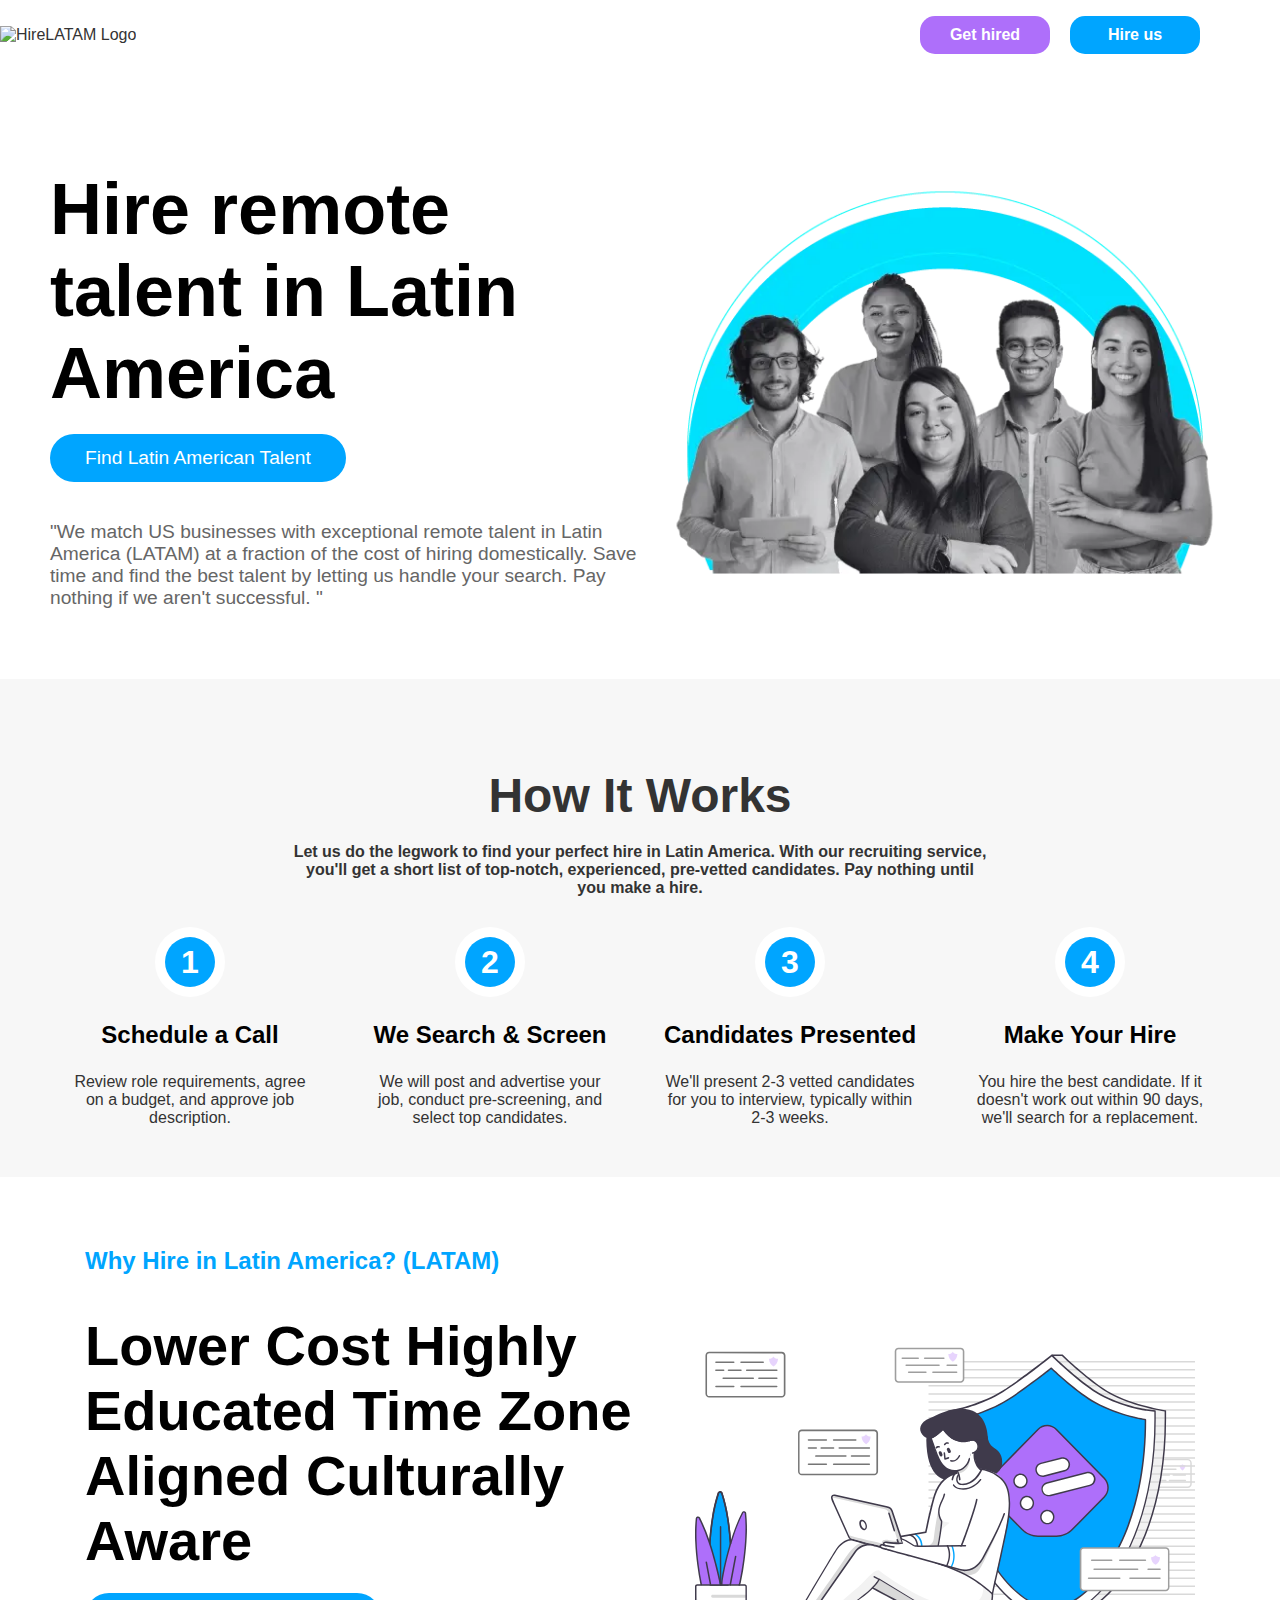
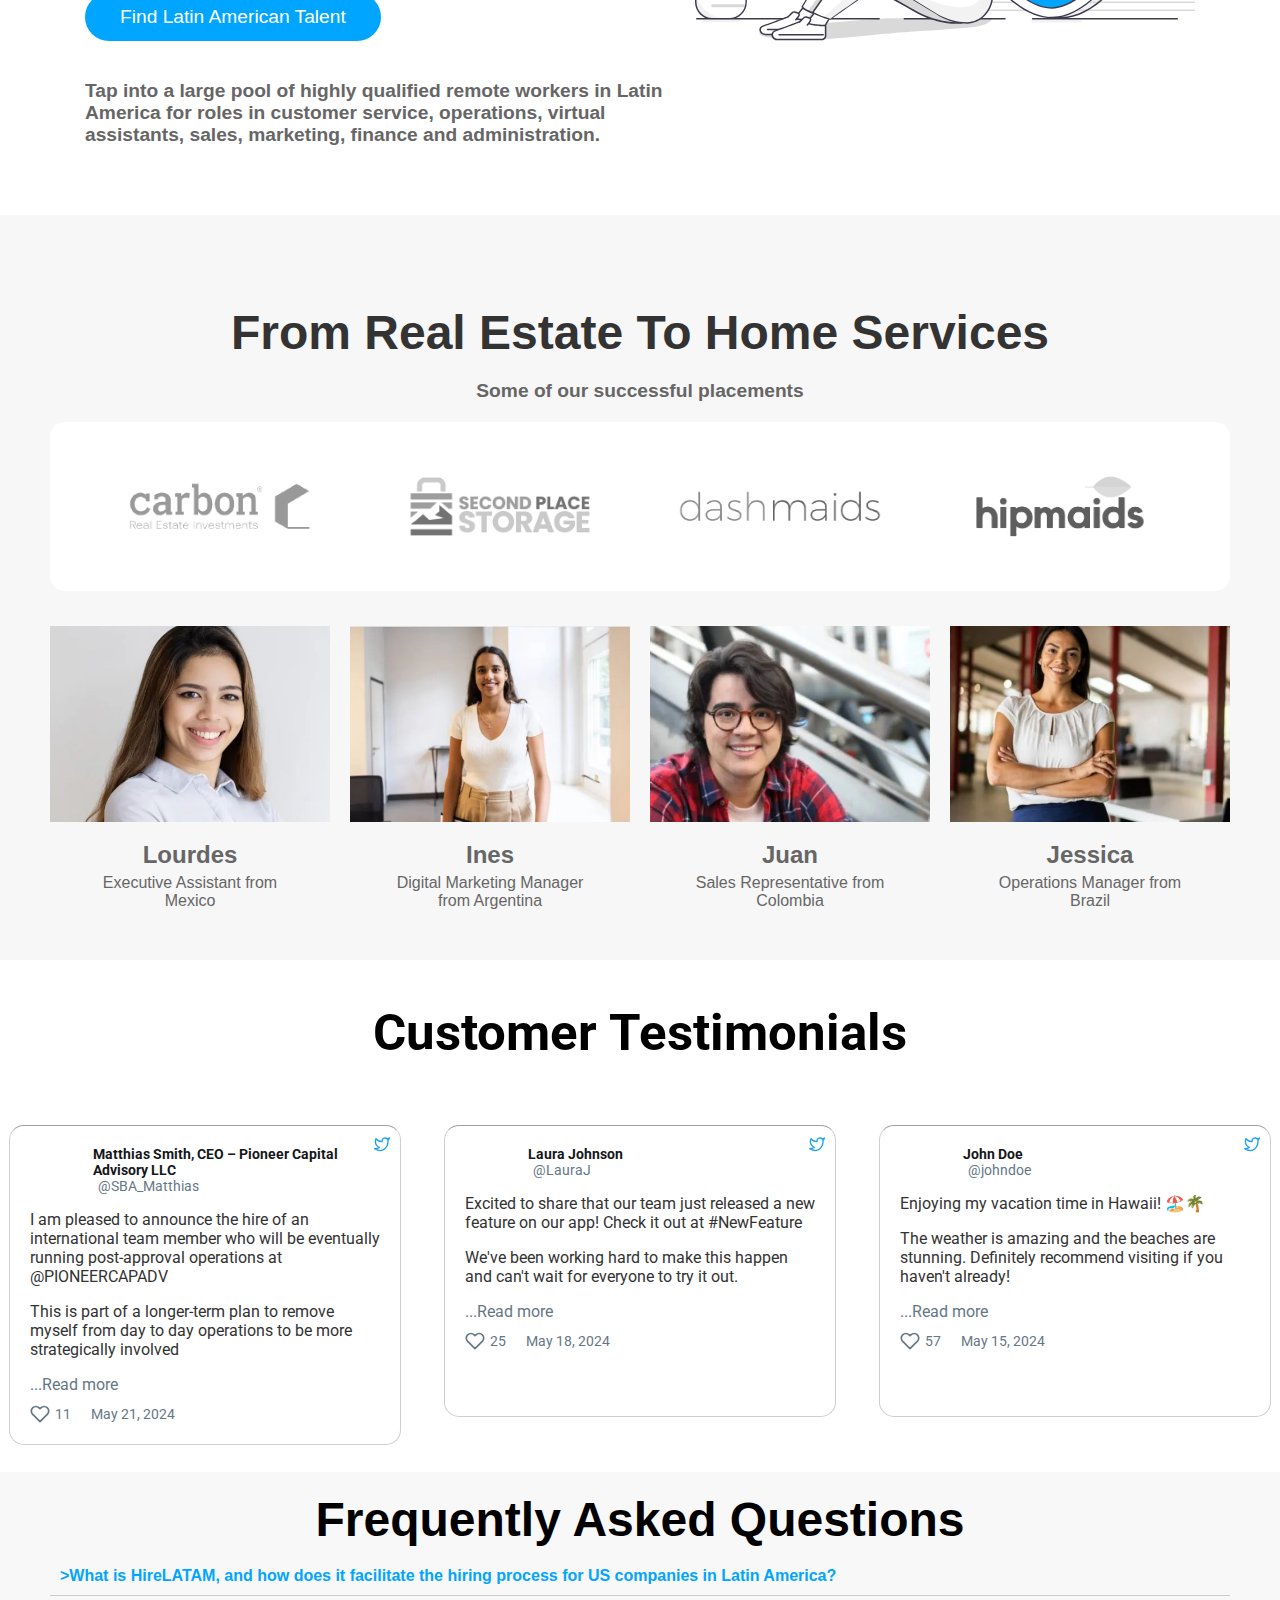
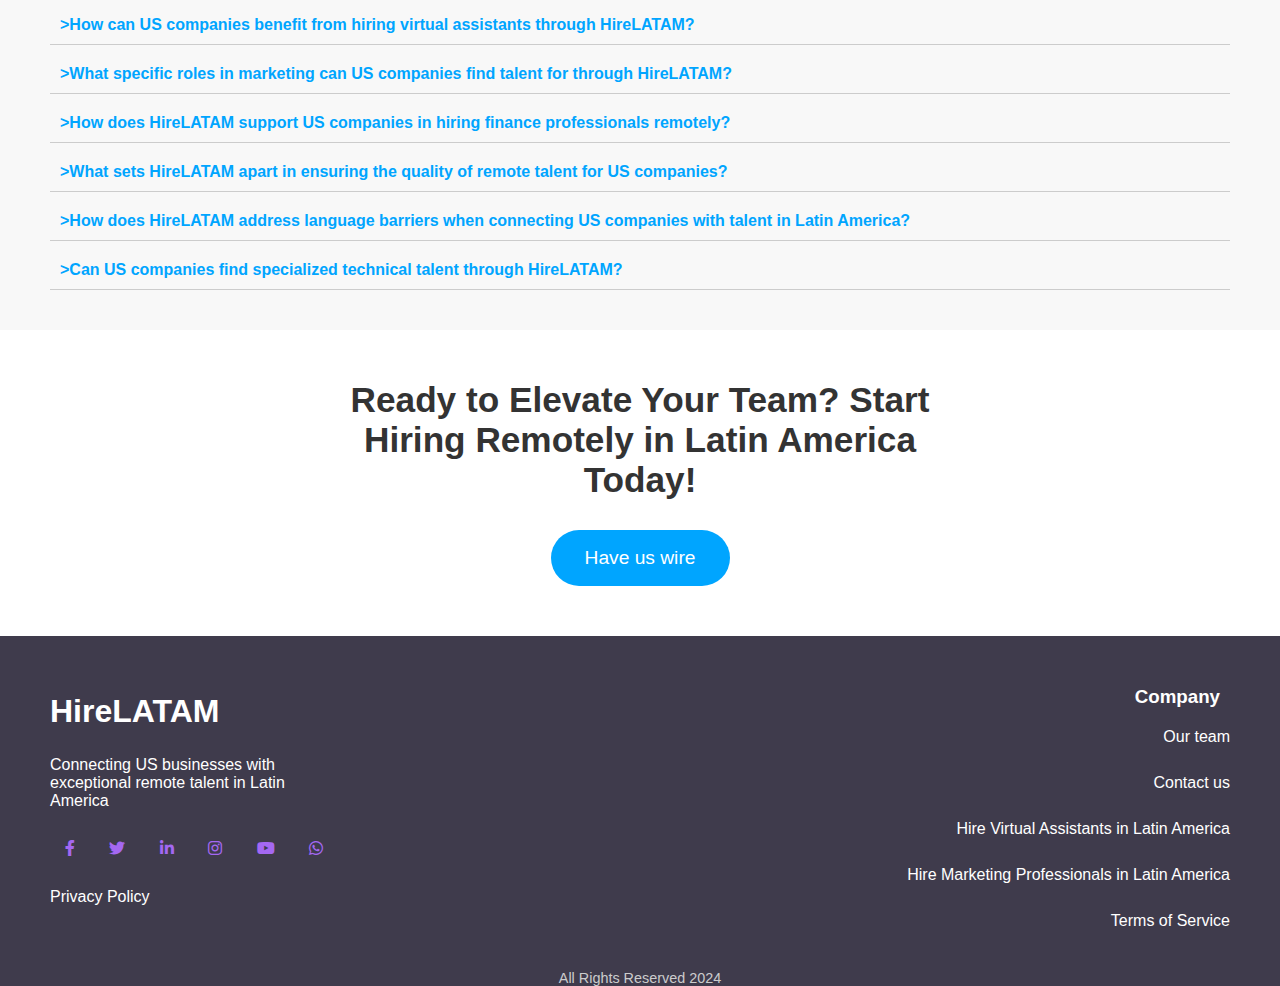
==== commit c6cf069e: "Avance2 Juevez 4/7/24" ====
--- a/Paginas/index.html
+++ b/Paginas/index.html
@@ -8,6 +8,7 @@
     <link href="https://fonts.googleapis.com/css?family=Asap" rel="stylesheet">
     <link href="https://fonts.googleapis.com/css?family=Roboto" rel="stylesheet">
     <link rel="stylesheet" href="https://unpkg.com/swiper/swiper-bundle.min.css">
+    <link rel="stylesheet" href="https://cdnjs.cloudflare.com/ajax/libs/font-awesome/6.0.0-beta3/css/all.min.css">
     
     
     
@@ -132,14 +133,10 @@
 
     <section class="sectionSlider">
         <div class="swiper-container">
-            <h2>Customer Testimonials </h2>
-                <br>
-                
+            <div class="letrN" >
+                <h2 >Customer Testimonials </h2>
+            </div>
             <div class="swiper-wrapper">
-                  <!-- Botones de navegación -->
-               <div class="swiper-button-next"></div>
-               <div class="swiper-button-prev"></div>
-
                 <div class="swiper-slide">
                     <div class="tweet-wrap">
                         <div class="tweet-header">
@@ -171,7 +168,7 @@
                 <div class="swiper-slide">
                     <div class="tweet-wrap">
                         <div class="tweet-header">
-                            <img src="https://pbs.twimg.com/profile_images/1310477741118218241/zyv_d37L_400x400.jpg" alt="" class="avatar">
+                            <img src="https://pbs.twimg.com/profile_images/1012717264108318722/9lP-d2yM_400x400.jpg" alt="" class="avatar">
                             <div class="tweet-header-info">
                                 Laura Johnson<br><span>@LauraJ</span>
                             </div>
@@ -198,7 +195,7 @@
                 <div class="swiper-slide">
                     <div class="tweet-wrap">
                         <div class="tweet-header">
-                            <img src="https://pbs.twimg.com/profile_images/1272773148186207744/l0BdVdXt_400x400.jpg" alt="" class="avatar">
+                            <img src="https://pbs.twimg.com/profile_images/1012717264108318722/9lP-d2yM_400x400.jpg" alt="" class="avatar">
                             <div class="tweet-header-info">
                                 John Doe<br><span>@johndoe</span>
                             </div>
@@ -226,7 +223,7 @@
                 <div class="swiper-slide">
                     <div class="tweet-wrap">
                         <div class="tweet-header">
-                            <img src="https://pbs.twimg.com/profile_images/1126302822324441601/C_-Q2kPz_400x400.jpg" alt="" class="avatar">
+                            <img src="https://pbs.twimg.com/profile_images/1012717264108318722/9lP-d2yM_400x400.jpg" alt="" class="avatar">
                             <div class="tweet-header-info">
                                 Jane Smith<br><span>@JaneS</span>
                             </div>
@@ -255,9 +252,6 @@
 
          
         </div>
-           <!-- Botones de navegación -->
-           <div class="swiper-button-next"></div>
-           <div class="swiper-button-prev"></div>
     </section>
 
     <div class="faq-section">
@@ -298,19 +292,18 @@
         </div>
         <a href="#">Have us wire</a>
     </section>
-
     <footer class="footer">
         <div class="content">
             <div class="left">
                 <h2>HireLATAM</h2>
                 <p>Connecting US businesses with exceptional remote talent in Latin America</p>
                 <div class="social-icons">
-                    <a href="#"><i class="fab fa-linkedin"></i></a>
-                    <a href="#"><i class="fab fa-facebook"></i> </a>
-                    <a href="#"><i class="fab fa-twitter"></i> </a>
-                    <a href="#"><i class="fab fa-youtube"></i> </a>
-                    <a href="#"><i class="fab fa-instagram"></i> </a>
-                    <a href="#"><i class="fab fa-tiktok"></i> </a>
+                    <a href="#"><i class="fab fa-facebook-f"></i></a>
+                    <a href="#"><i class="fab fa-twitter"></i></a>
+                    <a href="#"><i class="fab fa-linkedin-in"></i></a>
+                    <a href="#"><i class="fab fa-instagram"></i></a>
+                    <a href="#"><i class="fab fa-youtube"></i></a>
+                    <a href="#"><i class="fab fa-whatsapp"></i></a>
                 </div>
                 <a href="#">Privacy Policy</a>
             </div>
@@ -329,6 +322,7 @@
     </footer>
 
     
+
     <script src="../js/index.js"></script>
 
     <script src="https://unpkg.com/swiper/swiper-bundle.min.js"></script>
--- a/Estilos/styles.css
+++ b/Estilos/styles.css
@@ -319,16 +319,17 @@
 
     background: white;
       width: 100%;
+      height: 470px;
       font-family: 'Asap', sans-serif;
       font-family: 'Roboto', sans-serif;
       align-items: center;
       justify-content: center;
-    
+      padding-bottom:0px;
   }
   .swiper-container {
     width: 100%;
-    padding-top: 50px;
-    padding-bottom: 50px;
+    padding-top: 0px;
+    padding-bottom: 0px;
 }
   .avatar {
       border-radius: 50%;
@@ -438,6 +439,14 @@
         left: 10px;
     }
   }
+  .swiper-container h2{
+    position: relative;
+    text-align: center;
+    font-size: 3.2em;
+    color: #000000;
+    font-weight: 700;
+    text-transform: capitalize;
+  }
 /******************END SLIDER***********************/
 
 /*****************FAQ QUESTIONS****************************/
@@ -480,7 +489,9 @@
 }
 .faq-answer {
     display: none;
-    padding: 10px;
+    padding-top: 28px;
+    padding-bottom: 28px;
+    padding-left: 40px;
     max-width: 1150px;
     margin: auto;
     font-size: 1em;
@@ -524,17 +535,18 @@
 
 /************************FOOTER****************************/
 .footer {
-    background-color: #3a2f52;
+    background-color: #3f3b4c;
     color: #ffffff;
-    padding: 20px 0;
+   
     text-align: center;
 }
 .footer .content {
+    align-content: center;
     display: flex;
     justify-content: space-between;
-    max-width: 1000px;
+    max-width: 100%;
     margin: 0 auto;
-    padding: 0 20px;
+    padding-top: 20px;
     flex-wrap: wrap;
 }
 .footer .left h2 {
@@ -548,23 +560,29 @@
     max-width: 250px;
     font-weight: 500;
 }
+.footer .right a {
+    display: block;
+    margin-bottom: 10px;
+}
+
 .footer .left, .footer .right {
     flex: 1;
     margin: 10px 20px;
 }
 .footer .left {
     text-align: left;
+    margin: 10px 50px;
 }
 .footer .right {
     text-align: right;
-    margin: 10px 100px 10px auto;
+    margin: 10px 50px;
 }
 .footer .social-icons {
     margin: 30px 0;
 }
 .footer .social-icons a {
     margin: 0 15px;
-    color: #ffffff;
+    color: #a468f2;
     text-decoration: none;
 }
 .footer .social-icons a:hover {
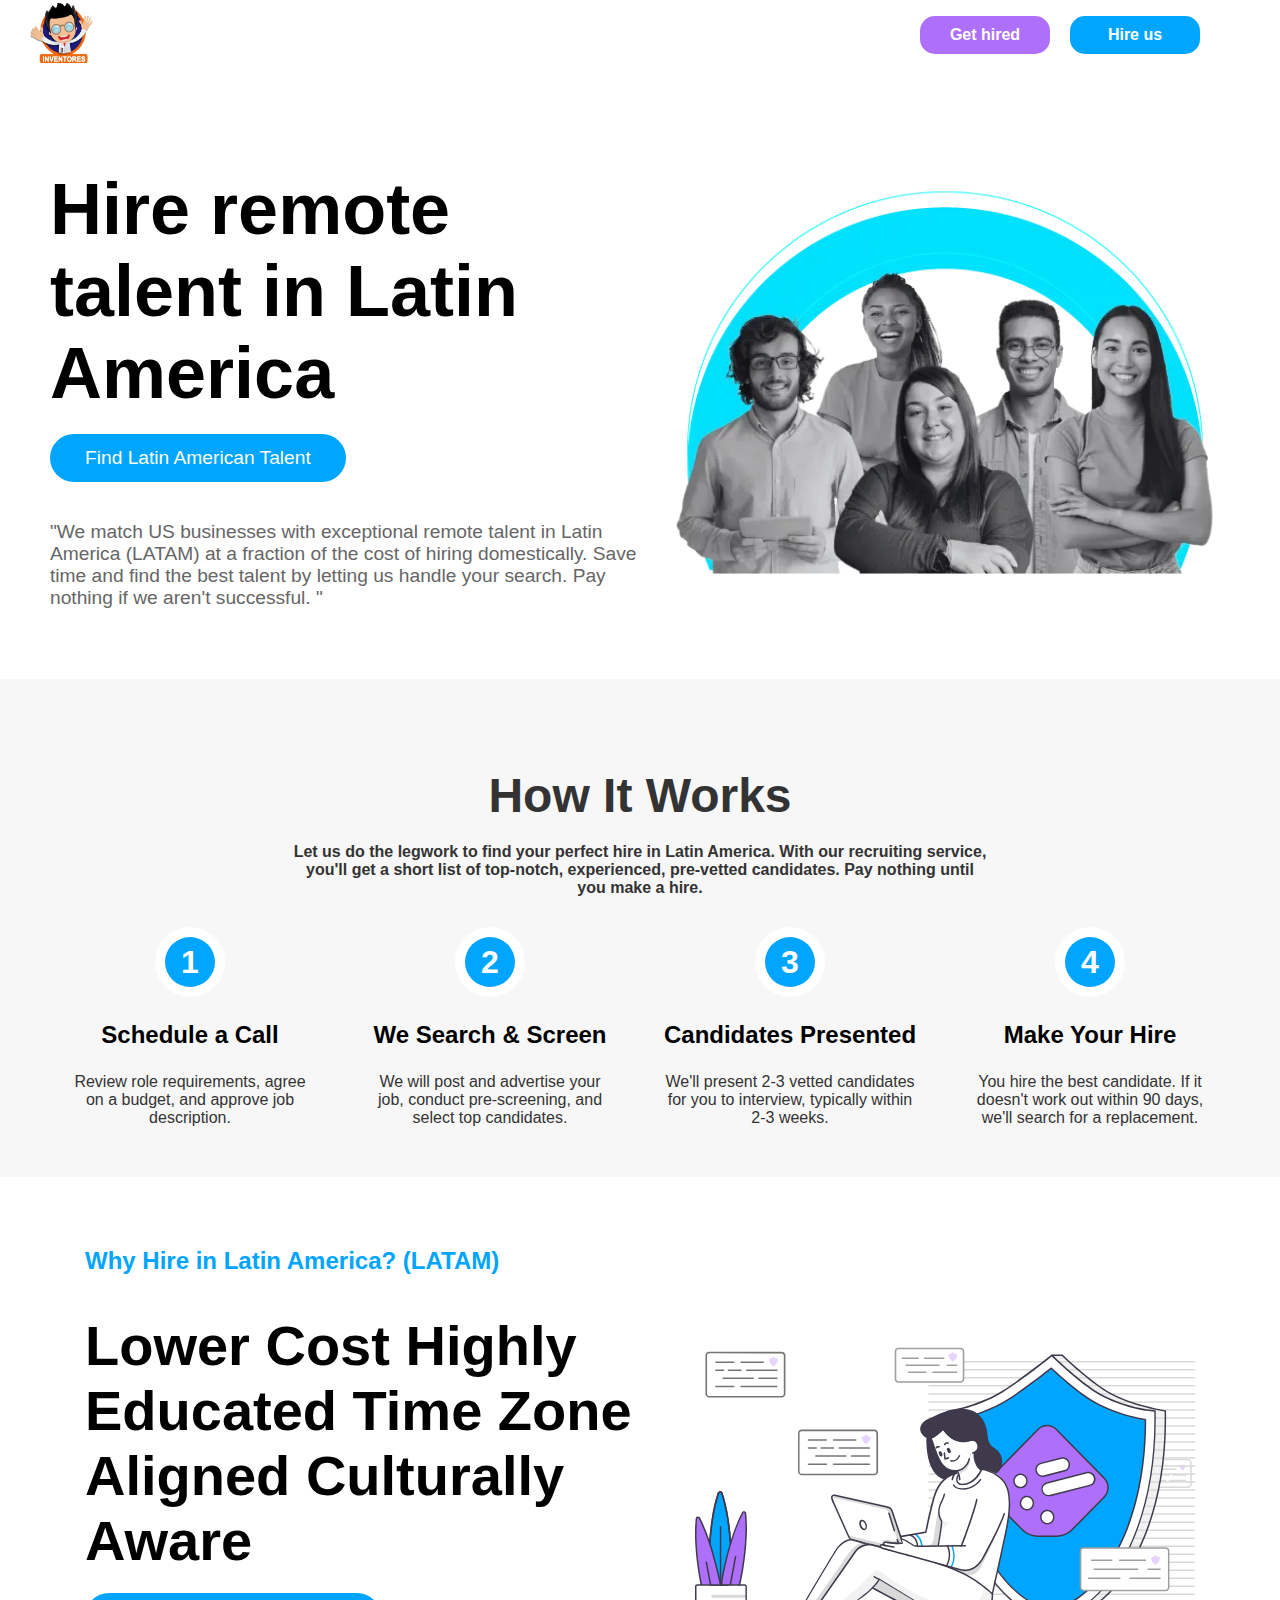
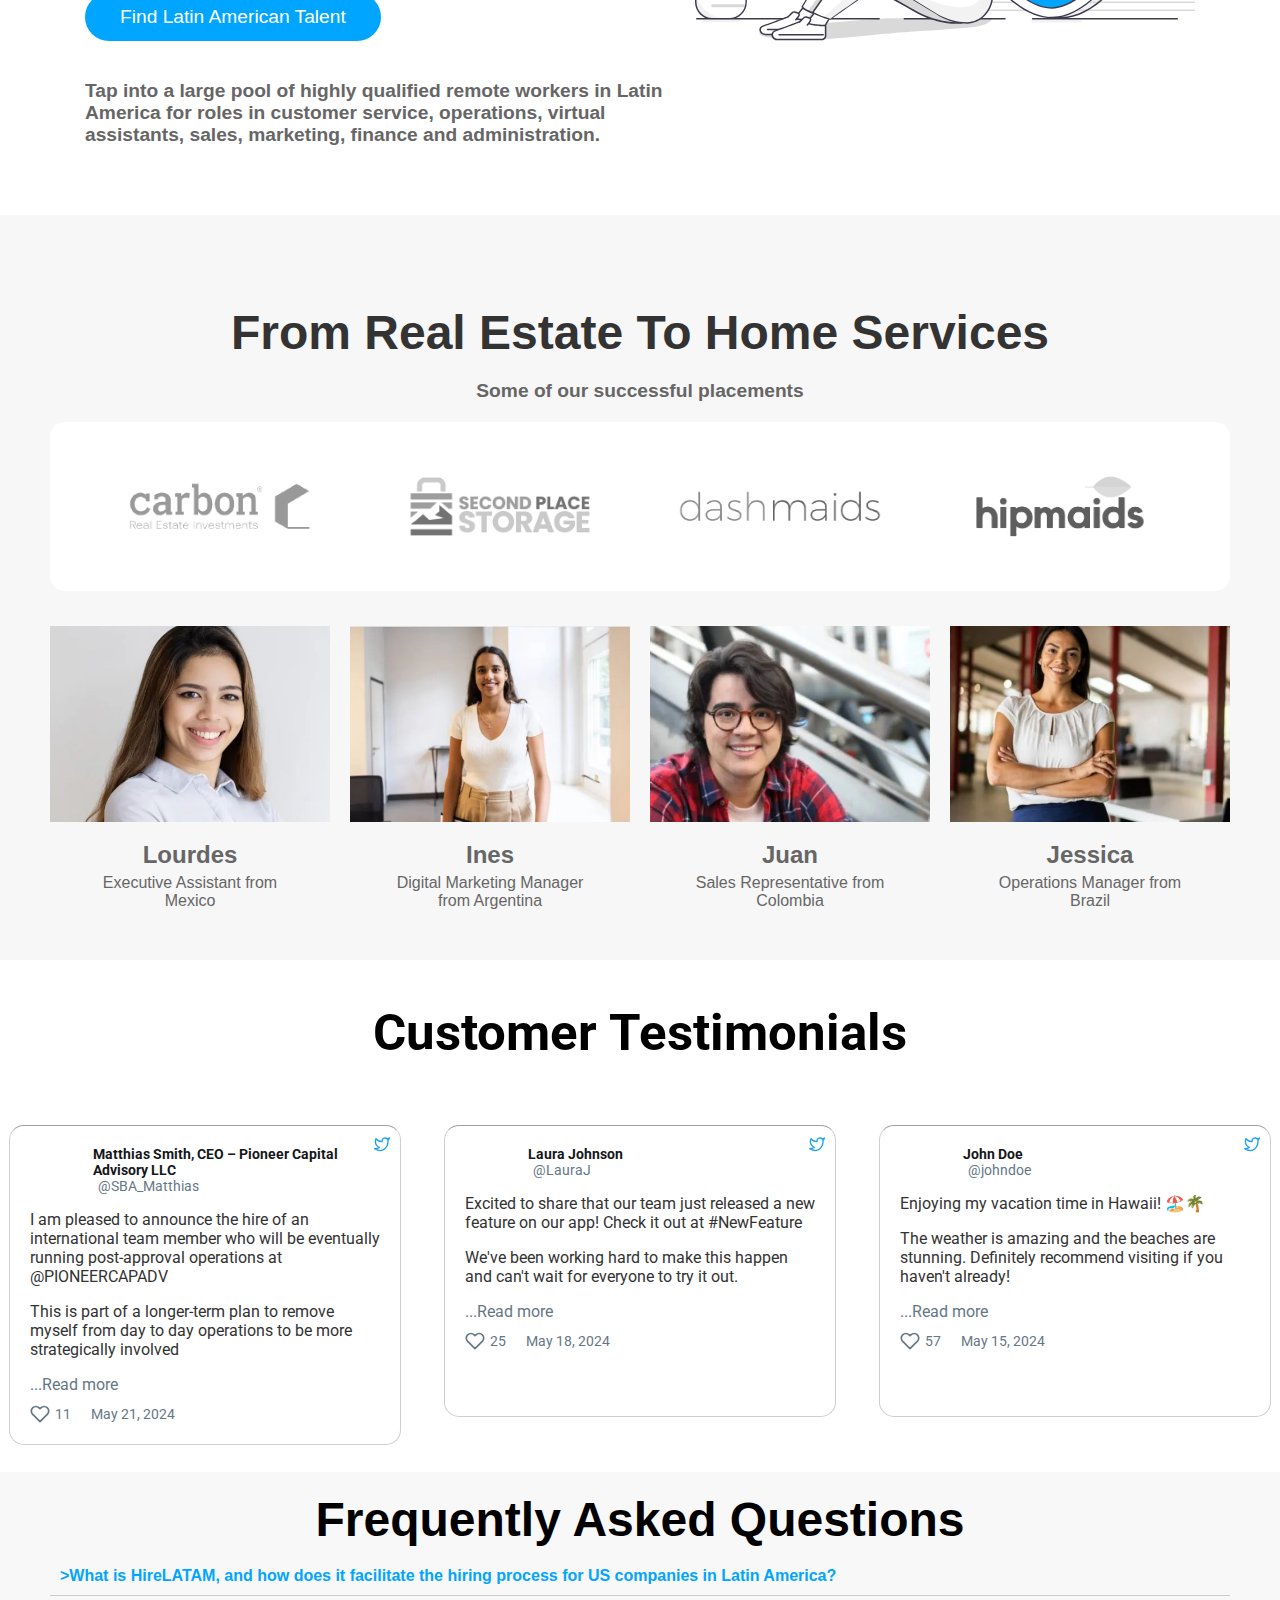
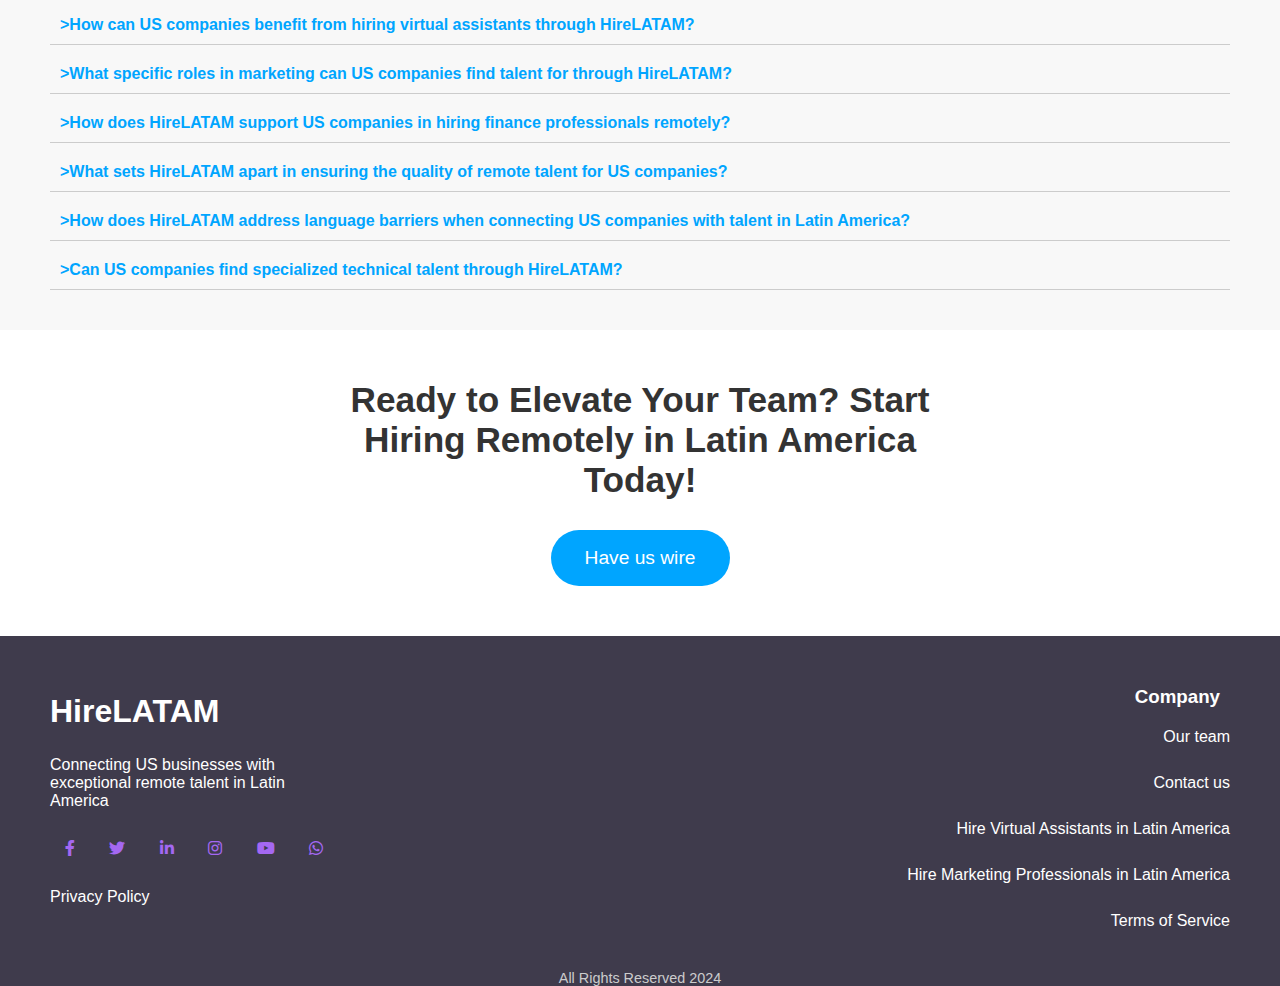
==== commit 92c6fcf0: "Avance Viernes 5/7/24" ====
--- a/Paginas/index.html
+++ b/Paginas/index.html
@@ -11,15 +11,14 @@
     <link rel="stylesheet" href="https://cdnjs.cloudflare.com/ajax/libs/font-awesome/6.0.0-beta3/css/all.min.css">
     
     
-    
 </head>
 <body>
     <header>
         <nav>
-            <a href="#"><img src="logo.png" alt="HireLATAM Logo"></a>
+            <a href="/Paginas/index.html"><img class="logo" src="/Paginas/img/logo.png" alt="HireLATAM Logo"></a>
             <ul>
-                <li><a href="#" class="header-buttons hired">Get hired</a></li>
-                <li><a href="#" class="header-buttons hire">Hire us</a></li>
+                <li><a href="/Paginas/getHired.html" class="header-buttons hired">Get hired</a></li>
+                <li><a href="/Paginas/formulario.html" class="header-buttons hire">Hire us</a></li>
             </ul>
         </nav>
     </header>
@@ -29,7 +28,7 @@
             <h1>Hire remote
                 talent in Latin
                 America</h1>
-            <button>Find Latin American Talent</button>
+            <a href="/Paginas/formulario.html"><button>Find Latin American Talent</button></a>
             <p>"We match US businesses with exceptional remote talent in Latin America (LATAM) at a fraction of the 
                 cost of hiring domestically. Save time and find the best talent by letting us handle your search. Pay
                 nothing if we aren't successful. "</p>
@@ -144,9 +143,11 @@
                             <div class="tweet-header-info">
                                 Matthias Smith, CEO – Pioneer Capital Advisory LLC<br><span>@SBA_Matthias</span>
                             </div>
+                            <a href="">
                             <svg class="twitter-icon" xmlns="http://www.w3.org/2000/svg" viewBox="0 0 24 24" fill="none" stroke="currentColor" stroke-width="2" stroke-linecap="round" stroke-linejoin="round" aria-hidden="true">
                                 <path d="M23 3a10.9 10.9 0 0 1-3.14 1.53 4.48 4.48 0 0 0-7.86 3v1A10.66 10.66 0 0 1 3 4s-4 9 5 13a11.64 11.64 0 0 1-7 2c13 8 20-3 20-11.5a4.5 4.5 0 0 0-.08-.83A7.72 7.72 0 0 0 23 3z"></path>
                             </svg>
+                            </a>
                         </div>
 
                         <div class="tweet-content">
@@ -172,9 +173,11 @@
                             <div class="tweet-header-info">
                                 Laura Johnson<br><span>@LauraJ</span>
                             </div>
-                            <svg class="twitter-icon" xmlns="http://www.w3.org/2000/svg" viewBox="0 0 24 24" fill="none" stroke="currentColor" stroke-width="2" stroke-linecap="round" stroke-linejoin="round" aria-hidden="true">
-                                <path d="M23 3a10.9 10.9 0 0 1-3.14 1.53 4.48 4.48 0 0 0-7.86 3v1A10.66 10.66 0 0 1 3 4s-4 9 5 13a11.64 11.64 0 0 1-7 2c13 8 20-3 20-11.5a4.5 4.5 0 0 0-.08-.83A7.72 7.72 0 0 0 23 3z"></path>
-                            </svg>
+                            <a href="">
+                                <svg class="twitter-icon" xmlns="http://www.w3.org/2000/svg" viewBox="0 0 24 24" fill="none" stroke="currentColor" stroke-width="2" stroke-linecap="round" stroke-linejoin="round" aria-hidden="true">
+                                    <path d="M23 3a10.9 10.9 0 0 1-3.14 1.53 4.48 4.48 0 0 0-7.86 3v1A10.66 10.66 0 0 1 3 4s-4 9 5 13a11.64 11.64 0 0 1-7 2c13 8 20-3 20-11.5a4.5 4.5 0 0 0-.08-.83A7.72 7.72 0 0 0 23 3z"></path>
+                                </svg>
+                            </a>
                         </div>
                         <div class="tweet-content">
                             <p>Excited to share that our team just released a new feature on our app! Check it out at <a href="#">#NewFeature</a></p>
@@ -199,9 +202,11 @@
                             <div class="tweet-header-info">
                                 John Doe<br><span>@johndoe</span>
                             </div>
-                            <svg class="twitter-icon" xmlns="http://www.w3.org/2000/svg" viewBox="0 0 24 24" fill="none" stroke="currentColor" stroke-width="2" stroke-linecap="round" stroke-linejoin="round" aria-hidden="true">
-                                <path d="M23 3a10.9 10.9 0 0 1-3.14 1.53 4.48 4.48 0 0 0-7.86 3v1A10.66 10.66 0 0 1 3 4s-4 9 5 13a11.64 11.64 0 0 1-7 2c13 8 20-3 20-11.5a4.5 4.5 0 0 0-.08-.83A7.72 7.72 0 0 0 23 3z"></path>
-                            </svg>
+                            <a href="">
+                                <svg class="twitter-icon" xmlns="http://www.w3.org/2000/svg" viewBox="0 0 24 24" fill="none" stroke="currentColor" stroke-width="2" stroke-linecap="round" stroke-linejoin="round" aria-hidden="true">
+                                    <path d="M23 3a10.9 10.9 0 0 1-3.14 1.53 4.48 4.48 0 0 0-7.86 3v1A10.66 10.66 0 0 1 3 4s-4 9 5 13a11.64 11.64 0 0 1-7 2c13 8 20-3 20-11.5a4.5 4.5 0 0 0-.08-.83A7.72 7.72 0 0 0 23 3z"></path>
+                                </svg>
+                            </a>
                         </div>
                         <div class="tweet-content">
                             <p>Enjoying my vacation time in Hawaii! 🏖️🌴</p>
@@ -227,9 +232,11 @@
                             <div class="tweet-header-info">
                                 Jane Smith<br><span>@JaneS</span>
                             </div>
-                            <svg class="twitter-icon" xmlns="http://www.w3.org/2000/svg" viewBox="0 0 24 24" fill="none" stroke="currentColor" stroke-width="2" stroke-linecap="round" stroke-linejoin="round" aria-hidden="true">
-                                <path d="M23 3a10.9 10.9 0 0 1-3.14 1.53 4.48 4.48 0 0 0-7.86 3v1A10.66 10.66 0 0 1 3 4s-4 9 5 13a11.64 11.64 0 0 1-7 2c13 8 20-3 20-11.5a4.5 4.5 0 0 0-.08-.83A7.72 7.72 0 0 0 23 3z"></path>
-                            </svg>
+                            <a href="">
+                                <svg class="twitter-icon" xmlns="http://www.w3.org/2000/svg" viewBox="0 0 24 24" fill="none" stroke="currentColor" stroke-width="2" stroke-linecap="round" stroke-linejoin="round" aria-hidden="true">
+                                    <path d="M23 3a10.9 10.9 0 0 1-3.14 1.53 4.48 4.48 0 0 0-7.86 3v1A10.66 10.66 0 0 1 3 4s-4 9 5 13a11.64 11.64 0 0 1-7 2c13 8 20-3 20-11.5a4.5 4.5 0 0 0-.08-.83A7.72 7.72 0 0 0 23 3z"></path>
+                                </svg>
+                            </a>
                         </div>
                         <div class="tweet-content">
                             <p>Excited to announce our new partnership with @TechCo! Together, we aim to bring innovative solutions to the market.</p>
@@ -290,7 +297,7 @@
         <div class="container">
             <h2>Ready to Elevate Your Team? Start Hiring Remotely in Latin America Today!</h2>
         </div>
-        <a href="#">Have us wire</a>
+        <a href="/Paginas/formulario.html">Have us wire</a>
     </section>
     <footer class="footer">
         <div class="content">
--- a/Estilos/styles.css
+++ b/Estilos/styles.css
@@ -10,6 +10,11 @@
 a {
     text-decoration: none;
     color: #333;
+}
+.logo{
+    width: 65px;
+    height: 60px;
+    padding-left: 30px;
 }
 /*******************HEADER***************************/
 header {
@@ -477,7 +482,7 @@
     font-weight: 600;
     font-size: 1em;
     border-bottom: 1px solid #ccc;
-    margin:0 30px 0 30px;
+    margin:0 30px 0 30px; 
     transform: translateY(-10px); /* Desplaza ligeramente hacia arriba */
     transition: max-height 0.3s ease-out, transform 0.3s ease-out, opacity 0.3s ease-out; 
 
